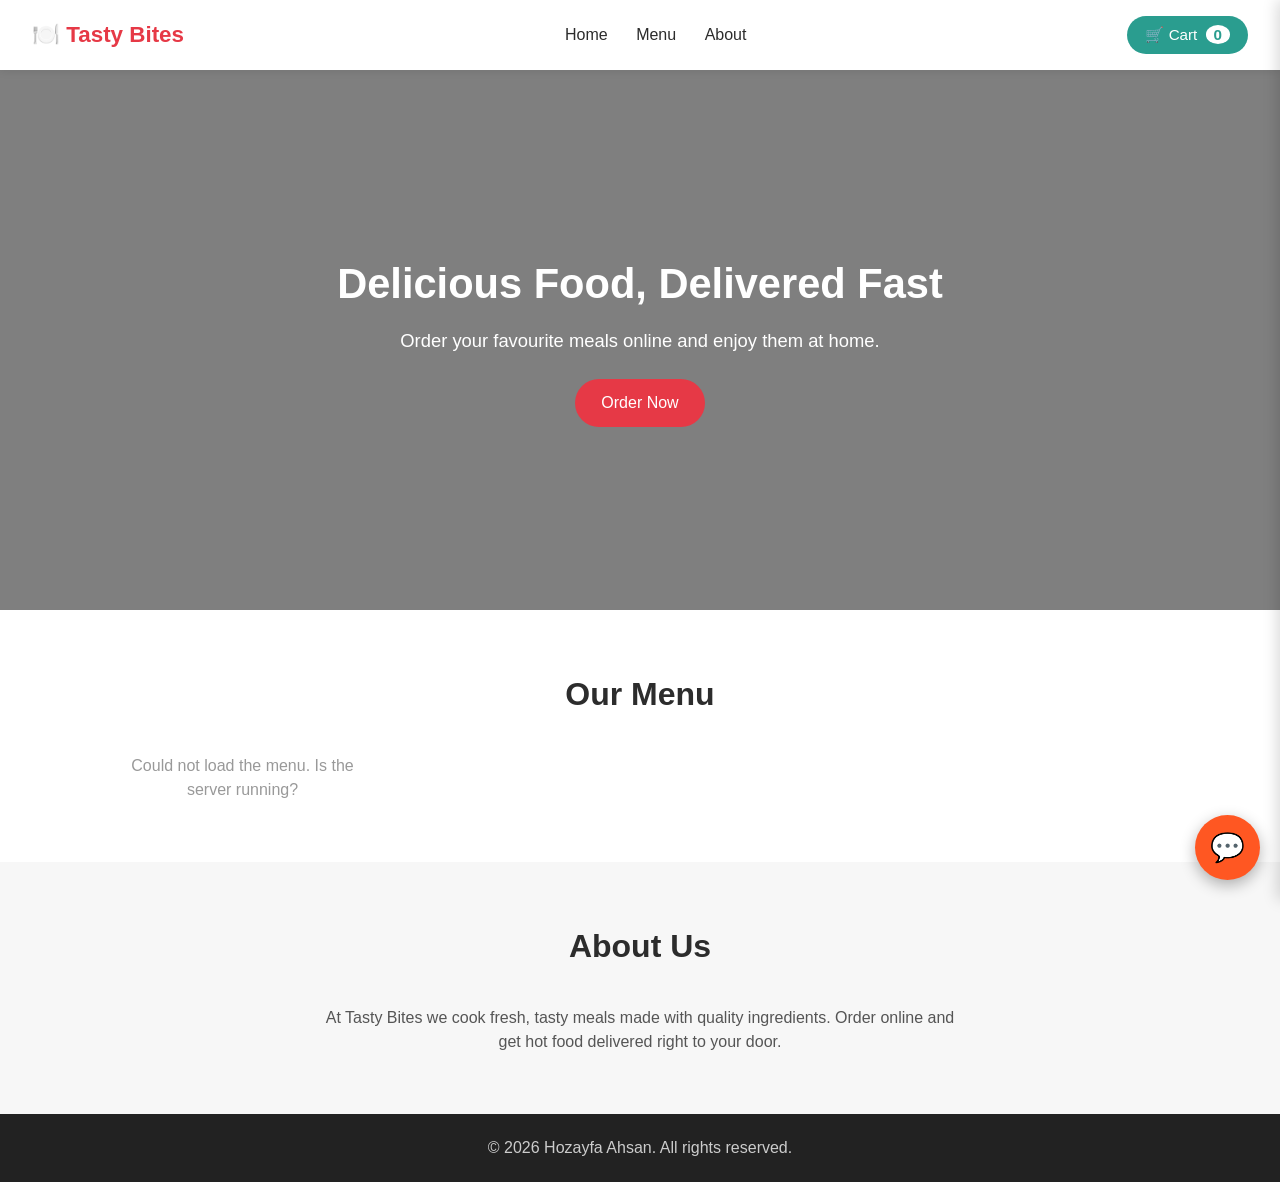
==== static/index.html @ 38382743 "Checkpoint before Google GenAI SDK migration" ====
<!DOCTYPE html>
<html lang="en">
<head>
  <meta charset="UTF-8" />
  <meta name="viewport" content="width=device-width, initial-scale=1.0" />
  <title>Tasty Bites | Order Online</title>
  <link rel="stylesheet" href="/static/style.css" />
</head>
<body>

  <!-- ===== Header / Navbar ===== -->
  <header class="navbar">
    <div class="logo">🍽️ Tasty Bites</div>
    <nav>
      <a href="#home">Home</a>
      <a href="#menu">Menu</a>
      <a href="#about">About</a>
    </nav>
    <button id="cart-btn" class="cart-btn">
      🛒 Cart <span id="cart-count">0</span>
    </button>
  </header>

  <!-- ===== Hero ===== -->
  <section id="home" class="hero">
    <div class="hero-content">
      <h1>Delicious Food, Delivered Fast</h1>
      <p>Order your favourite meals online and enjoy them at home.</p>
      <a href="#menu" class="btn">Order Now</a>
    </div>
  </section>

  <!-- ===== Menu ===== -->
  <section id="menu" class="menu-section">
    <h2>Our Menu</h2>
    <div id="menu-grid" class="menu-grid">
      <!-- Menu cards are injected here by app.js -->
      <p class="loading">Loading menu...</p>
    </div>
  </section>

  <!-- ===== About ===== -->
  <section id="about" class="about-section">
    <h2>About Us</h2>
    <p>
      At Tasty Bites we cook fresh, tasty meals made with quality ingredients.
      Order online and get hot food delivered right to your door.
    </p>
  </section>

  <!-- ===== Footer ===== -->
  <footer class="footer">
    <p>© 2026 Hozayfa Ahsan. All rights reserved.</p>
  </footer>

  <!-- ===== Cart Drawer ===== -->
  <div id="cart-overlay" class="cart-overlay"></div>
  <aside id="cart-drawer" class="cart-drawer">
    <div class="cart-header">
      <h3>Your Cart</h3>
      <button id="close-cart" class="close-btn">&times;</button>
    </div>

    <div id="cart-items" class="cart-items">
      <p class="empty-msg">Your cart is empty.</p>
    </div>

    <div class="cart-total">
      Total: $<span id="cart-total">0.00</span>
    </div>

    <!-- Checkout form -->
    <form id="checkout-form" class="checkout-form">
      <h4>Delivery Details</h4>
      <input type="text" id="cust-name" placeholder="Your name" required />
      <input type="tel" id="cust-phone" placeholder="Phone number" required />
      <textarea id="cust-address" placeholder="Delivery address" required></textarea>
      <button type="submit" class="btn btn-full">Place Order</button>
      <p id="order-msg" class="order-msg"></p>
    </form>
  </aside>


  <button id="chat-toggle">
    💬
  </button>

  <div id="chat-window">

    <div id="chat-header">

        🍔 Foodie AI Assistant

    </div>

    <div id="chat-messages">

        <div class="bot">

            Hello 👋

            How can I help you today?

        </div>

    </div>

    <div id="chat-input-area">

        <input
            id="chat-input"
            type="text"
            placeholder="Type your question..."
        >

        <button id="send-btn">

            Send

        </button>

    </div>

  </div>

  <link rel="stylesheet" href="/static/chatbot.css">

  <script src="/static/chatbot.js"></script>

  <script src="/static/app.js"></script>
</body>
</html>
---- static/style.css ----
/* ===== Base ===== */
* { margin: 0; padding: 0; box-sizing: border-box; }

body {
  font-family: "Segoe UI", Arial, sans-serif;
  color: #2c2c2c;
  line-height: 1.5;
}

h1, h2, h3, h4 { font-weight: 700; }

a { text-decoration: none; color: inherit; }

.btn {
  display: inline-block;
  background: #e63946;
  color: #fff;
  padding: 12px 26px;
  border: none;
  border-radius: 30px;
  cursor: pointer;
  font-size: 1rem;
  transition: background 0.2s;
}
.btn:hover { background: #c92c39; }
.btn-full { width: 100%; }

/* ===== Navbar ===== */
.navbar {
  display: flex;
  align-items: center;
  justify-content: space-between;
  padding: 16px 32px;
  background: #fff;
  box-shadow: 0 2px 8px rgba(0, 0, 0, 0.08);
  position: sticky;
  top: 0;
  z-index: 50;
}
.logo { font-size: 1.4rem; font-weight: 700; color: #e63946; }
.navbar nav a { margin: 0 12px; font-weight: 500; }
.navbar nav a:hover { color: #e63946; }

.cart-btn {
  background: #2a9d8f;
  color: #fff;
  border: none;
  padding: 10px 18px;
  border-radius: 30px;
  cursor: pointer;
  font-size: 0.95rem;
}
#cart-count {
  background: #fff;
  color: #2a9d8f;
  border-radius: 50%;
  padding: 1px 8px;
  font-weight: 700;
  margin-left: 4px;
}

/* ===== Hero ===== */
.hero {
  height: 60vh;
  min-height: 380px;
  display: flex;
  align-items: center;
  justify-content: center;
  text-align: center;
  color: #fff;
  background:
    linear-gradient(rgba(0, 0, 0, 0.5), rgba(0, 0, 0, 0.5)),
    url("https://images.unsplash.com/photo-1517248135467-4c7edcad34c4?w=1200")
      center/cover;
}
.hero-content h1 { font-size: 2.6rem; margin-bottom: 12px; }
.hero-content p { font-size: 1.15rem; margin-bottom: 24px; }

/* ===== Menu ===== */
.menu-section { padding: 60px 32px; max-width: 1100px; margin: 0 auto; }
.menu-section h2,
.about-section h2 {
  text-align: center;
  font-size: 2rem;
  margin-bottom: 36px;
}
.menu-grid {
  display: grid;
  grid-template-columns: repeat(auto-fill, minmax(240px, 1fr));
  gap: 24px;
}
.menu-card {
  border: 1px solid #eee;
  border-radius: 12px;
  overflow: hidden;
  background: #fff;
  box-shadow: 0 3px 10px rgba(0, 0, 0, 0.05);
  display: flex;
  flex-direction: column;
}
.menu-card img { width: 100%; height: 160px; object-fit: cover; }
.menu-card-body { padding: 16px; display: flex; flex-direction: column; flex: 1; }
.menu-card-body h3 { font-size: 1.15rem; }
.menu-card-body .desc { font-size: 0.9rem; color: #666; margin: 6px 0 12px; flex: 1; }
.menu-card-footer {
  display: flex;
  align-items: center;
  justify-content: space-between;
}
.price { font-weight: 700; color: #e63946; font-size: 1.1rem; }
.add-btn {
  background: #e63946;
  color: #fff;
  border: none;
  padding: 8px 14px;
  border-radius: 8px;
  cursor: pointer;
}
.add-btn:hover { background: #c92c39; }
.loading { text-align: center; color: #999; }

/* ===== About ===== */
.about-section {
  background: #f7f7f7;
  padding: 60px 32px;
  text-align: center;
}
.about-section p { max-width: 640px; margin: 0 auto; color: #555; }

/* ===== Footer ===== */
.footer {
  background: #222;
  color: #ccc;
  text-align: center;
  padding: 22px;
}

/* ===== Cart Drawer ===== */
.cart-overlay {
  position: fixed;
  inset: 0;
  background: rgba(0, 0, 0, 0.4);
  opacity: 0;
  visibility: hidden;
  transition: opacity 0.25s;
  z-index: 90;
}
.cart-overlay.open { opacity: 1; visibility: visible; }

.cart-drawer {
  position: fixed;
  top: 0;
  right: 0;
  width: 360px;
  max-width: 90vw;
  height: 100%;
  background: #fff;
  box-shadow: -3px 0 14px rgba(0, 0, 0, 0.15);
  transform: translateX(100%);
  transition: transform 0.3s ease;
  z-index: 100;
  display: flex;
  flex-direction: column;
  padding: 20px;
  overflow-y: auto;
}
.cart-drawer.open { transform: translateX(0); }

.cart-header {
  display: flex;
  align-items: center;
  justify-content: space-between;
  border-bottom: 1px solid #eee;
  padding-bottom: 12px;
}
.close-btn {
  background: none;
  border: none;
  font-size: 1.8rem;
  cursor: pointer;
  line-height: 1;
}

.cart-items { flex: 1; margin: 16px 0; }
.empty-msg { color: #999; text-align: center; margin-top: 30px; }

.cart-row {
  display: flex;
  align-items: center;
  justify-content: space-between;
  padding: 10px 0;
  border-bottom: 1px solid #f0f0f0;
  gap: 8px;
}
.cart-row .name { flex: 1; font-size: 0.95rem; }
.qty-controls button {
  width: 26px;
  height: 26px;
  border: 1px solid #ddd;
  background: #fafafa;
  border-radius: 6px;
  cursor: pointer;
  font-size: 1rem;
}
.qty-controls span { margin: 0 8px; }
.remove-btn {
  background: none;
  border: none;
  color: #e63946;
  cursor: pointer;
  font-size: 1.1rem;
}

.cart-total {
  font-size: 1.2rem;
  font-weight: 700;
  text-align: right;
  padding: 12px 0;
  border-top: 2px solid #eee;
}

.checkout-form { display: flex; flex-direction: column; gap: 10px; }
.checkout-form h4 { margin-top: 6px; }
.checkout-form input,
.checkout-form textarea {
  padding: 10px;
  border: 1px solid #ddd;
  border-radius: 8px;
  font-size: 0.95rem;
  font-family: inherit;
}
.checkout-form textarea { resize: vertical; min-height: 60px; }
.order-msg { text-align: center; font-size: 0.9rem; margin-top: 4px; }
.order-msg.success { color: #2a9d8f; }
.order-msg.error { color: #e63946; }

/* ===== Responsive ===== */
@media (max-width: 600px) {
  .navbar { flex-wrap: wrap; gap: 10px; padding: 14px 18px; }
  .navbar nav a { margin: 0 8px; }
  .hero-content h1 { font-size: 1.9rem; }
}
---- static/chatbot.css ----
/* Floating Button */

#chat-toggle{
    position:fixed;
    bottom:20px;
    right:20px;

    width:65px;
    height:65px;

    border:none;
    border-radius:50%;

    background:#ff5722;
    color:white;

    font-size:28px;

    cursor:pointer;

    box-shadow:0 5px 15px rgba(0,0,0,.3);

    z-index:9999;
}

/* Chat Window */

#chat-window{
    position: fixed;

    bottom: 95px;
    right: 20px;

    width: 360px;
    height: 520px;

    background: white;

    border-radius: 15px;

    overflow: hidden;

    box-shadow: 0 10px 30px rgba(0,0,0,.25);

    z-index: 9999;

    display: none;

    flex-direction: column;
}

/* Header */

#chat-header{

    background:#ff5722;

    color:white;

    padding:15px;

    font-weight:bold;
}

/* Messages */

#chat-messages{

    flex:1;

    overflow-y:auto;

    padding:15px;
}

/* Input Area */

#chat-input-area{

    display:flex;

    border-top:1px solid #ddd;
}

#chat-input{

    flex:1;

    padding:12px;

    border:none;

    outline:none;
}

#send-btn{

    width:80px;

    border:none;

    background:#ff5722;

    color:white;

    cursor:pointer;
}

/* Chat Bubbles */

.user{

    background:#ff5722;

    color:white;

    padding:10px;

    margin:8px 0;

    border-radius:10px;

    text-align:right;
}

.bot{

    background:#eeeeee;

    padding:10px;

    margin:8px 0;

    border-radius:10px;
}
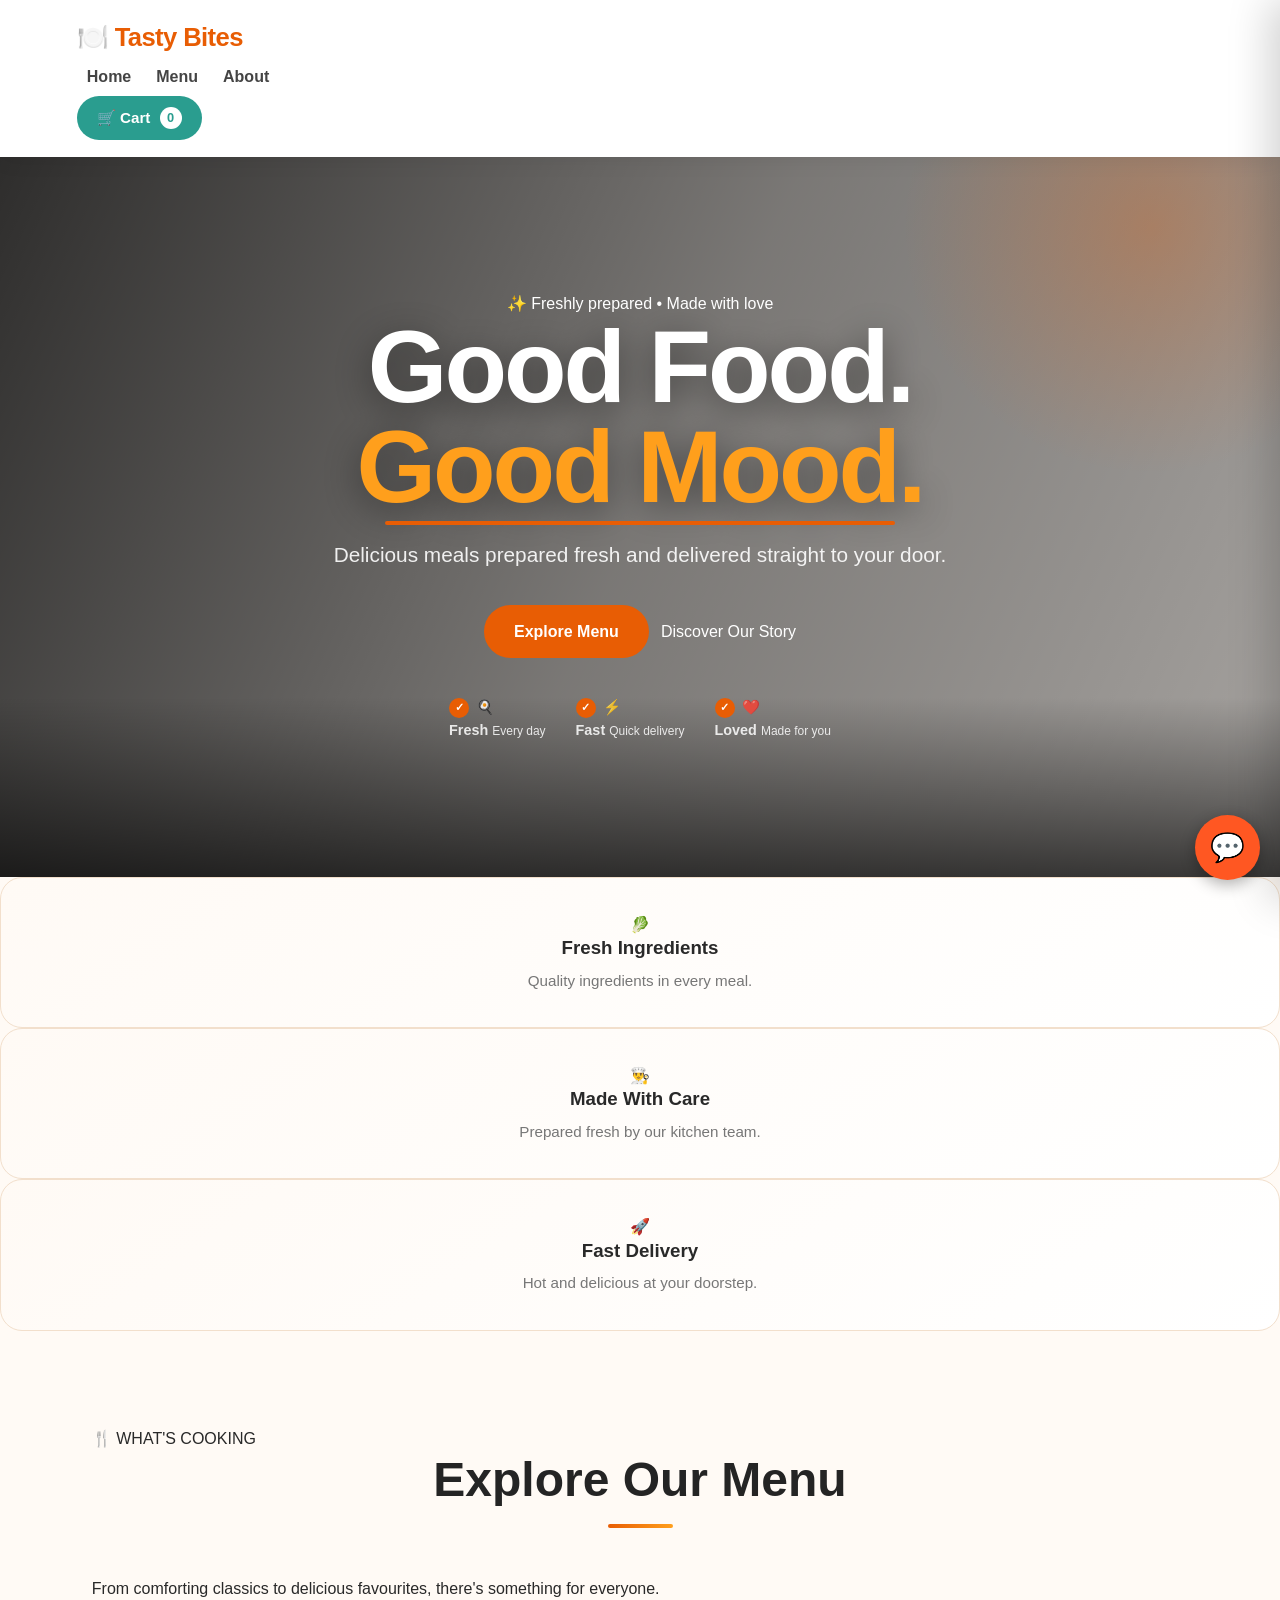
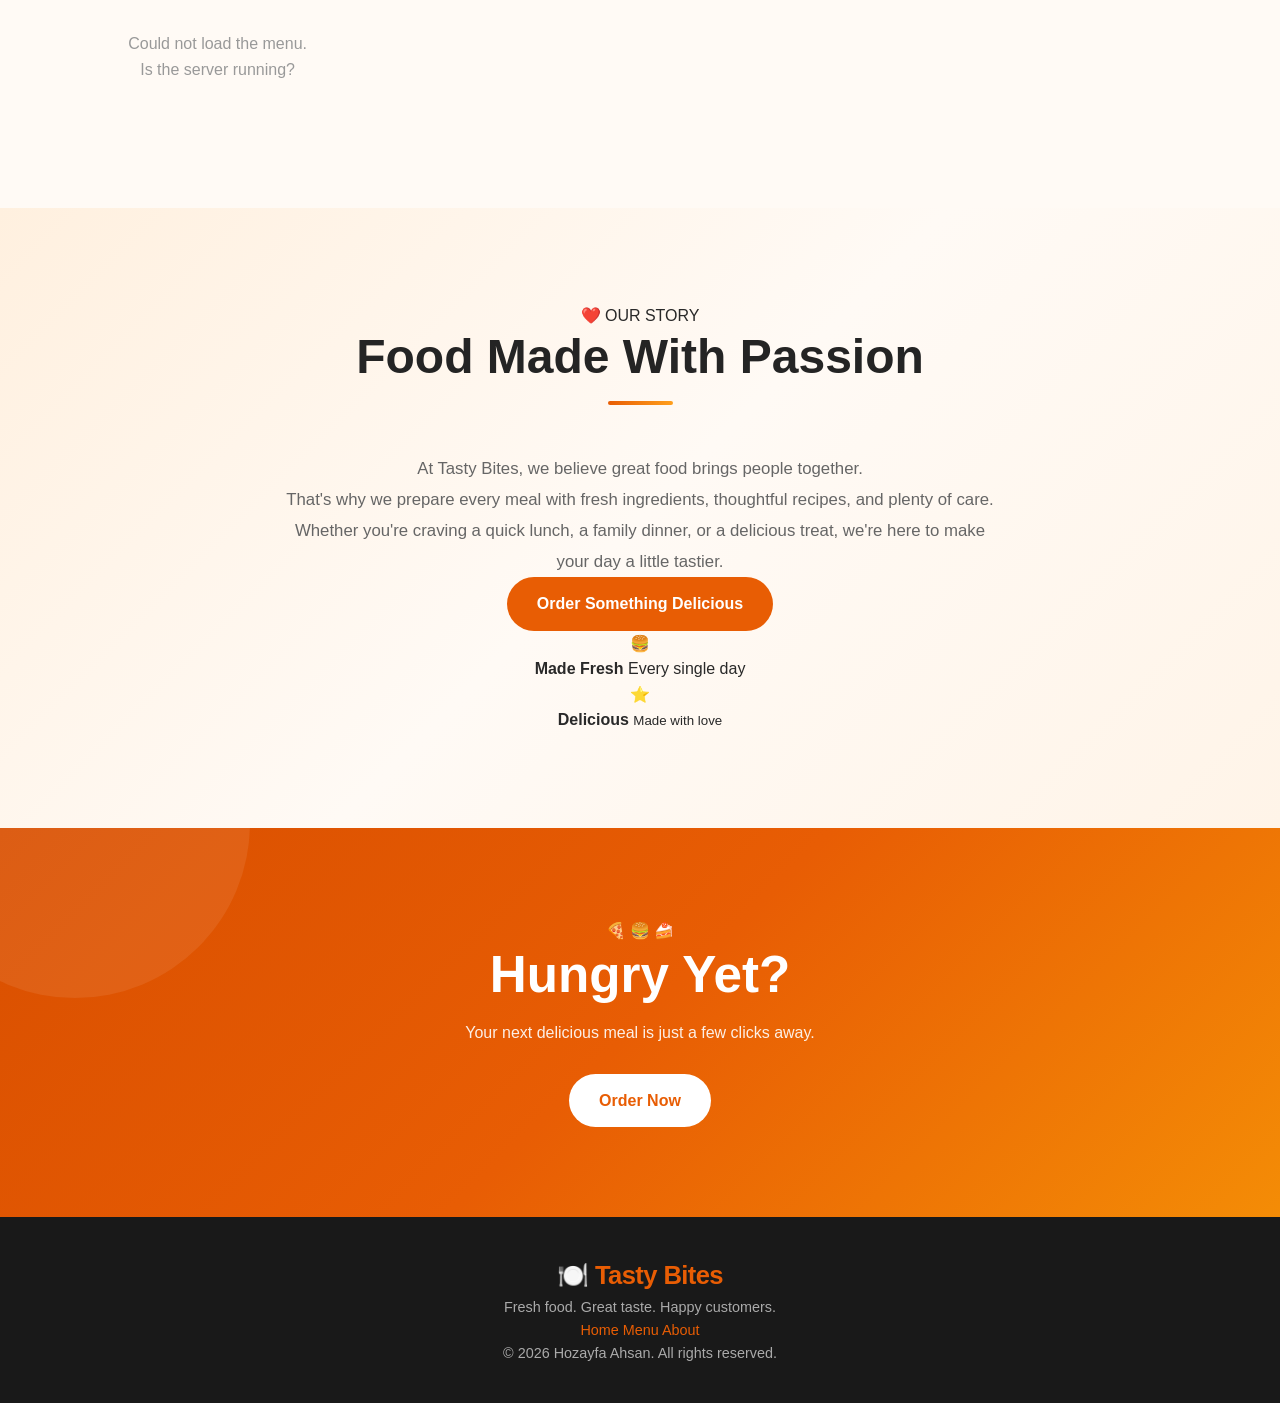
==== commit dba7f36e: "Improve responsive restaurant website design" ====
--- a/static/index.html
+++ b/static/index.html
@@ -1,132 +1,687 @@
 <!DOCTYPE html>
 <html lang="en">
+
 <head>
-  <meta charset="UTF-8" />
-  <meta name="viewport" content="width=device-width, initial-scale=1.0" />
-  <title>Tasty Bites | Order Online</title>
-  <link rel="stylesheet" href="/static/style.css" />
+
+    <meta charset="UTF-8">
+
+    <meta
+        name="viewport"
+        content="width=device-width, initial-scale=1.0"
+    >
+
+    <meta
+        name="description"
+        content="Tasty Bites - Fresh, delicious food delivered to your door."
+    >
+
+    <title>Tasty Bites | Fresh Food Delivered</title>
+
+    <link
+        rel="stylesheet"
+        href="/static/style.css"
+    >
+
 </head>
+
 <body>
 
-  <!-- ===== Header / Navbar ===== -->
-  <header class="navbar">
-    <div class="logo">🍽️ Tasty Bites</div>
-    <nav>
-      <a href="#home">Home</a>
-      <a href="#menu">Menu</a>
-      <a href="#about">About</a>
-    </nav>
-    <button id="cart-btn" class="cart-btn">
-      🛒 Cart <span id="cart-count">0</span>
+    <!-- =====================================================
+         NAVBAR
+    ====================================================== -->
+
+    <header class="navbar">
+
+        <div class="navbar-inner">
+
+            <a href="#home" class="logo">
+
+                <span class="logo-icon">🍽️</span>
+
+                <span>
+                    Tasty Bites
+                </span>
+
+            </a>
+
+            <nav class="nav-links">
+
+                <a href="#home">
+                    Home
+                </a>
+
+                <a href="#menu">
+                    Menu
+                </a>
+
+                <a href="#about">
+                    About
+                </a>
+
+            </nav>
+
+            <button
+                id="cart-btn"
+                class="cart-btn"
+                type="button"
+            >
+
+                🛒
+
+                <span>
+                    Cart
+                </span>
+
+                <span
+                    id="cart-count"
+                    class="cart-count"
+                >
+                    0
+                </span>
+
+            </button>
+
+        </div>
+
+    </header>
+
+
+    <!-- =====================================================
+         HERO
+    ====================================================== -->
+
+    <main>
+
+        <section
+            id="home"
+            class="hero"
+        >
+
+            <div class="hero-overlay"></div>
+
+            <div class="hero-content">
+
+                <span class="hero-tag">
+                    ✨ Freshly prepared • Made with love
+                </span>
+
+                <h1>
+                    Good Food.
+                    <span>Good Mood.</span>
+                </h1>
+
+                <p>
+                    Delicious meals prepared fresh and delivered
+                    straight to your door.
+                </p>
+
+                <div class="hero-buttons">
+
+                    <a
+                        href="#menu"
+                        class="btn hero-btn"
+                    >
+                        Explore Menu
+                    </a>
+
+                    <a
+                        href="#about"
+                        class="hero-secondary-btn"
+                    >
+                        Discover Our Story
+                    </a>
+
+                </div>
+
+                <div class="hero-highlights">
+
+                    <div class="hero-highlight">
+
+                        <span>🍳</span>
+
+                        <div>
+                            <strong>Fresh</strong>
+                            <small>Every day</small>
+                        </div>
+
+                    </div>
+
+                    <div class="hero-highlight">
+
+                        <span>⚡</span>
+
+                        <div>
+                            <strong>Fast</strong>
+                            <small>Quick delivery</small>
+                        </div>
+
+                    </div>
+
+                    <div class="hero-highlight">
+
+                        <span>❤️</span>
+
+                        <div>
+                            <strong>Loved</strong>
+                            <small>Made for you</small>
+                        </div>
+
+                    </div>
+
+                </div>
+
+            </div>
+
+        </section>
+
+
+        <!-- =================================================
+             FEATURES
+        ================================================== -->
+
+        <section class="features-section">
+
+            <div class="features-container">
+
+                <div class="feature-card">
+
+                    <div class="feature-icon">
+                        🥬
+                    </div>
+
+                    <div>
+
+                        <h3>
+                            Fresh Ingredients
+                        </h3>
+
+                        <p>
+                            Quality ingredients in every meal.
+                        </p>
+
+                    </div>
+
+                </div>
+
+
+                <div class="feature-card">
+
+                    <div class="feature-icon">
+                        👨‍🍳
+                    </div>
+
+                    <div>
+
+                        <h3>
+                            Made With Care
+                        </h3>
+
+                        <p>
+                            Prepared fresh by our kitchen team.
+                        </p>
+
+                    </div>
+
+                </div>
+
+
+                <div class="feature-card">
+
+                    <div class="feature-icon">
+                        🚀
+                    </div>
+
+                    <div>
+
+                        <h3>
+                            Fast Delivery
+                        </h3>
+
+                        <p>
+                            Hot and delicious at your doorstep.
+                        </p>
+
+                    </div>
+
+                </div>
+
+            </div>
+
+        </section>
+
+
+        <!-- =================================================
+             MENU
+        ================================================== -->
+
+        <section
+            id="menu"
+            class="menu-section"
+        >
+
+            <div class="section-heading">
+
+                <span class="section-label">
+                    🍴 WHAT'S COOKING
+                </span>
+
+                <h2>
+                    Explore Our Menu
+                </h2>
+
+                <p>
+                    From comforting classics to delicious
+                    favourites, there's something for everyone.
+                </p>
+
+            </div>
+
+
+            <div
+                id="menu-grid"
+                class="menu-grid"
+            >
+
+                <!--
+                    Menu cards are injected here by app.js
+                -->
+
+                <p class="loading">
+                    Loading our delicious menu...
+                </p>
+
+            </div>
+
+        </section>
+
+
+        <!-- =================================================
+             ABOUT
+        ================================================== -->
+
+        <section
+            id="about"
+            class="about-section"
+        >
+
+            <div class="about-content">
+
+                <div class="about-text">
+
+                    <span class="section-label">
+                        ❤️ OUR STORY
+                    </span>
+
+                    <h2>
+                        Food Made With
+                        <span>Passion</span>
+                    </h2>
+
+                    <p>
+                        At Tasty Bites, we believe great food
+                        brings people together.
+                    </p>
+
+                    <p>
+                        That's why we prepare every meal with
+                        fresh ingredients, thoughtful recipes,
+                        and plenty of care. Whether you're
+                        craving a quick lunch, a family dinner,
+                        or a delicious treat, we're here to
+                        make your day a little tastier.
+                    </p>
+
+                    <a
+                        href="#menu"
+                        class="btn"
+                    >
+                        Order Something Delicious
+                    </a>
+
+                </div>
+
+
+                <div class="about-visual">
+
+                    <div class="about-card about-card-main">
+
+                        <div class="about-emoji">
+                            🍔
+                        </div>
+
+                        <strong>
+                            Made Fresh
+                        </strong>
+
+                        <span>
+                            Every single day
+                        </span>
+
+                    </div>
+
+
+                    <div class="about-floating-card">
+
+                        <span>
+                            ⭐
+                        </span>
+
+                        <div>
+
+                            <strong>
+                                Delicious
+                            </strong>
+
+                            <small>
+                                Made with love
+                            </small>
+
+                        </div>
+
+                    </div>
+
+                </div>
+
+            </div>
+
+        </section>
+
+
+        <!-- =================================================
+             CTA
+        ================================================== -->
+
+        <section class="cta-section">
+
+            <div class="cta-content">
+
+                <span>
+                    🍕 🍔 🍰
+                </span>
+
+                <h2>
+                    Hungry Yet?
+                </h2>
+
+                <p>
+                    Your next delicious meal is just a few
+                    clicks away.
+                </p>
+
+                <a
+                    href="#menu"
+                    class="btn cta-btn"
+                >
+                    Order Now
+                </a>
+
+            </div>
+
+        </section>
+
+    </main>
+
+
+    <!-- =====================================================
+         FOOTER
+    ====================================================== -->
+
+    <footer class="footer">
+
+        <div class="footer-content">
+
+            <div class="footer-brand">
+
+                <div class="logo">
+
+                    <span class="logo-icon">
+                        🍽️
+                    </span>
+
+                    <span>
+                        Tasty Bites
+                    </span>
+
+                </div>
+
+                <p>
+                    Fresh food. Great taste.
+                    Happy customers.
+                </p>
+
+            </div>
+
+
+            <div class="footer-links">
+
+                <a href="#home">
+                    Home
+                </a>
+
+                <a href="#menu">
+                    Menu
+                </a>
+
+                <a href="#about">
+                    About
+                </a>
+
+            </div>
+
+        </div>
+
+
+        <div class="footer-bottom">
+
+            <p>
+                © 2026 Hozayfa Ahsan. All rights reserved.
+            </p>
+
+        </div>
+
+    </footer>
+
+
+    <!-- =====================================================
+         CART OVERLAY
+    ====================================================== -->
+
+    <div
+        id="cart-overlay"
+        class="cart-overlay"
+    ></div>
+
+
+    <!-- =====================================================
+         CART DRAWER
+    ====================================================== -->
+
+    <aside
+        id="cart-drawer"
+        class="cart-drawer"
+    >
+
+        <div class="cart-header">
+
+            <h3>
+                🛒 Your Cart
+            </h3>
+
+            <button
+                id="close-cart"
+                class="close-btn"
+                type="button"
+            >
+                &times;
+            </button>
+
+        </div>
+
+
+        <div
+            id="cart-items"
+            class="cart-items"
+        >
+
+            <p class="empty-msg">
+                Your cart is empty.
+            </p>
+
+        </div>
+
+
+        <div class="cart-total">
+
+            <span>
+                Total
+            </span>
+
+            <strong>
+                $<span id="cart-total">0.00</span>
+            </strong>
+
+        </div>
+
+
+        <!-- =================================================
+             CHECKOUT
+        ================================================== -->
+
+        <form
+            id="checkout-form"
+            class="checkout-form"
+        >
+
+            <h4>
+                Delivery Details
+            </h4>
+
+            <input
+                type="text"
+                id="cust-name"
+                placeholder="Your name"
+                required
+            >
+
+            <input
+                type="tel"
+                id="cust-phone"
+                placeholder="Phone number"
+                required
+            >
+
+            <textarea
+                id="cust-address"
+                placeholder="Delivery address"
+                required
+            ></textarea>
+
+            <button
+                type="submit"
+                class="btn btn-full"
+            >
+                Place Order
+            </button>
+
+            <p
+                id="order-msg"
+                class="order-msg"
+            ></p>
+
+        </form>
+
+    </aside>
+
+
+    <!-- =====================================================
+         CHATBOT
+    ====================================================== -->
+
+    <button
+        id="chat-toggle"
+        aria-label="Open AI assistant"
+    >
+        💬
     </button>
-  </header>
-
-  <!-- ===== Hero ===== -->
-  <section id="home" class="hero">
-    <div class="hero-content">
-      <h1>Delicious Food, Delivered Fast</h1>
-      <p>Order your favourite meals online and enjoy them at home.</p>
-      <a href="#menu" class="btn">Order Now</a>
+
+
+    <div
+        id="chat-window"
+    >
+
+        <div id="chat-header">
+
+            <div class="chat-header-title">
+
+                <span class="chat-avatar">
+                    🤖
+                </span>
+
+                <div>
+
+                    <strong>
+                        Foodie AI Assistant
+                    </strong>
+
+                    <small>
+                        ● Online
+                    </small>
+
+                </div>
+
+            </div>
+
+        </div>
+
+
+        <div id="chat-messages">
+
+            <div class="bot">
+
+                Hello 👋
+
+                <br>
+
+                How can I help you today?
+
+            </div>
+
+        </div>
+
+
+        <div id="chat-input-area">
+
+            <input
+                id="chat-input"
+                type="text"
+                placeholder="Ask about our menu..."
+            >
+
+            <button
+                id="send-btn"
+                type="button"
+            >
+                Send
+            </button>
+
+        </div>
+
     </div>
-  </section>
-
-  <!-- ===== Menu ===== -->
-  <section id="menu" class="menu-section">
-    <h2>Our Menu</h2>
-    <div id="menu-grid" class="menu-grid">
-      <!-- Menu cards are injected here by app.js -->
-      <p class="loading">Loading menu...</p>
-    </div>
-  </section>
-
-  <!-- ===== About ===== -->
-  <section id="about" class="about-section">
-    <h2>About Us</h2>
-    <p>
-      At Tasty Bites we cook fresh, tasty meals made with quality ingredients.
-      Order online and get hot food delivered right to your door.
-    </p>
-  </section>
-
-  <!-- ===== Footer ===== -->
-  <footer class="footer">
-    <p>© 2026 Hozayfa Ahsan. All rights reserved.</p>
-  </footer>
-
-  <!-- ===== Cart Drawer ===== -->
-  <div id="cart-overlay" class="cart-overlay"></div>
-  <aside id="cart-drawer" class="cart-drawer">
-    <div class="cart-header">
-      <h3>Your Cart</h3>
-      <button id="close-cart" class="close-btn">&times;</button>
-    </div>
-
-    <div id="cart-items" class="cart-items">
-      <p class="empty-msg">Your cart is empty.</p>
-    </div>
-
-    <div class="cart-total">
-      Total: $<span id="cart-total">0.00</span>
-    </div>
-
-    <!-- Checkout form -->
-    <form id="checkout-form" class="checkout-form">
-      <h4>Delivery Details</h4>
-      <input type="text" id="cust-name" placeholder="Your name" required />
-      <input type="tel" id="cust-phone" placeholder="Phone number" required />
-      <textarea id="cust-address" placeholder="Delivery address" required></textarea>
-      <button type="submit" class="btn btn-full">Place Order</button>
-      <p id="order-msg" class="order-msg"></p>
-    </form>
-  </aside>
-
-
-  <button id="chat-toggle">
-    💬
-  </button>
-
-  <div id="chat-window">
-
-    <div id="chat-header">
-
-        🍔 Foodie AI Assistant
-
-    </div>
-
-    <div id="chat-messages">
-
-        <div class="bot">
-
-            Hello 👋
-
-            How can I help you today?
-
-        </div>
-
-    </div>
-
-    <div id="chat-input-area">
-
-        <input
-            id="chat-input"
-            type="text"
-            placeholder="Type your question..."
-        >
-
-        <button id="send-btn">
-
-            Send
-
-        </button>
-
-    </div>
-
-  </div>
-
-  <link rel="stylesheet" href="/static/chatbot.css">
-
-  <script src="/static/chatbot.js"></script>
-
-  <script src="/static/app.js"></script>
+
+
+    <!-- =====================================================
+         JAVASCRIPT
+    ====================================================== -->
+
+    <link
+        rel="stylesheet"
+        href="/static/chatbot.css"
+    >
+
+    <script src="/static/chatbot.js"></script>
+
+    <script src="/static/app.js"></script>
+
 </body>
-</html>
+
+</html>
--- a/static/style.css
+++ b/static/style.css
@@ -1,242 +1,1744 @@
-/* ===== Base ===== */
-* { margin: 0; padding: 0; box-sizing: border-box; }
+/* =========================================================
+   TASTY BITES
+   Premium Modern Restaurant Design
+========================================================= */
+
+
+/* =========================================================
+   BASE
+========================================================= */
+
+* {
+    margin: 0;
+    padding: 0;
+    box-sizing: border-box;
+}
+
+html {
+    scroll-behavior: smooth;
+}
 
 body {
-  font-family: "Segoe UI", Arial, sans-serif;
-  color: #2c2c2c;
-  line-height: 1.5;
-}
-
-h1, h2, h3, h4 { font-weight: 700; }
-
-a { text-decoration: none; color: inherit; }
+    font-family: "Segoe UI", Arial, sans-serif;
+    color: #292929;
+    background: #fffaf5;
+    line-height: 1.6;
+    overflow-x: hidden;
+}
+
+h1,
+h2,
+h3,
+h4 {
+    font-weight: 700;
+    line-height: 1.2;
+}
+
+a {
+    text-decoration: none;
+    color: inherit;
+}
+
+button,
+input,
+textarea {
+    font-family: inherit;
+}
+
+
+/* =========================================================
+   BUTTONS
+========================================================= */
 
 .btn {
-  display: inline-block;
-  background: #e63946;
-  color: #fff;
-  padding: 12px 26px;
-  border: none;
-  border-radius: 30px;
-  cursor: pointer;
-  font-size: 1rem;
-  transition: background 0.2s;
-}
-.btn:hover { background: #c92c39; }
-.btn-full { width: 100%; }
-
-/* ===== Navbar ===== */
+    display: inline-block;
+
+    background: #e85d04;
+    color: #ffffff;
+
+    padding: 14px 30px;
+
+    border: none;
+    border-radius: 50px;
+
+    cursor: pointer;
+
+    font-size: 1rem;
+    font-weight: 700;
+
+    transition:
+        transform 0.3s ease,
+        background 0.3s ease,
+        box-shadow 0.3s ease;
+}
+
+.btn:hover {
+    background: #d94f00;
+
+    transform: translateY(-4px);
+
+    box-shadow:
+        0 12px 30px rgba(232, 93, 4, 0.30);
+}
+
+.btn-full {
+    width: 100%;
+}
+
+
+/* =========================================================
+   NAVBAR
+========================================================= */
+
 .navbar {
-  display: flex;
-  align-items: center;
-  justify-content: space-between;
-  padding: 16px 32px;
-  background: #fff;
-  box-shadow: 0 2px 8px rgba(0, 0, 0, 0.08);
-  position: sticky;
-  top: 0;
-  z-index: 50;
-}
-.logo { font-size: 1.4rem; font-weight: 700; color: #e63946; }
-.navbar nav a { margin: 0 12px; font-weight: 500; }
-.navbar nav a:hover { color: #e63946; }
+    display: flex;
+
+    align-items: center;
+    justify-content: space-between;
+
+    gap: 20px;
+
+    padding: 17px 6%;
+
+    background: rgba(255, 255, 255, 0.96);
+
+    backdrop-filter: blur(14px);
+
+    box-shadow:
+        0 3px 20px rgba(0, 0, 0, 0.07);
+
+    position: sticky;
+
+    top: 0;
+
+    z-index: 50;
+
+    transition:
+        background 0.3s ease,
+        box-shadow 0.3s ease;
+}
+
+
+/* Logo */
+
+.logo {
+    font-size: 1.6rem;
+
+    font-weight: 800;
+
+    color: #e85d04;
+
+    letter-spacing: -0.6px;
+
+    white-space: nowrap;
+
+    transition:
+        transform 0.3s ease;
+}
+
+.logo:hover {
+    transform: scale(1.05);
+}
+
+
+/* Navigation */
+
+.navbar nav {
+    display: flex;
+
+    align-items: center;
+    justify-content: center;
+
+    gap: 5px;
+}
+
+.navbar nav a {
+    margin: 0 8px;
+
+    padding: 6px 2px;
+
+    font-weight: 600;
+
+    color: #444;
+
+    position: relative;
+
+    transition:
+        color 0.25s ease;
+}
+
+.navbar nav a::after {
+    content: "";
+
+    position: absolute;
+
+    left: 0;
+    bottom: 0;
+
+    width: 0;
+    height: 2px;
+
+    background: #e85d04;
+
+    border-radius: 5px;
+
+    transition:
+        width 0.25s ease;
+}
+
+.navbar nav a:hover {
+    color: #e85d04;
+}
+
+.navbar nav a:hover::after {
+    width: 100%;
+}
+
+
+/* Cart button */
 
 .cart-btn {
-  background: #2a9d8f;
-  color: #fff;
-  border: none;
-  padding: 10px 18px;
-  border-radius: 30px;
-  cursor: pointer;
-  font-size: 0.95rem;
-}
+    background: #2a9d8f;
+
+    color: #ffffff;
+
+    border: none;
+
+    padding: 11px 20px;
+
+    border-radius: 50px;
+
+    cursor: pointer;
+
+    font-size: 0.95rem;
+
+    font-weight: 700;
+
+    white-space: nowrap;
+
+    transition:
+        transform 0.25s ease,
+        background 0.25s ease,
+        box-shadow 0.25s ease;
+}
+
+.cart-btn:hover {
+    background: #238b7e;
+
+    transform: translateY(-3px);
+
+    box-shadow:
+        0 9px 20px rgba(42, 157, 143, 0.25);
+}
+
 #cart-count {
-  background: #fff;
-  color: #2a9d8f;
-  border-radius: 50%;
-  padding: 1px 8px;
-  font-weight: 700;
-  margin-left: 4px;
-}
-
-/* ===== Hero ===== */
+    display: inline-flex;
+
+    align-items: center;
+    justify-content: center;
+
+    min-width: 22px;
+    height: 22px;
+
+    background: #ffffff;
+
+    color: #2a9d8f;
+
+    border-radius: 50%;
+
+    font-size: 0.8rem;
+
+    font-weight: 800;
+
+    margin-left: 5px;
+}
+
+
+/* =========================================================
+   HERO
+========================================================= */
+
 .hero {
-  height: 60vh;
-  min-height: 380px;
-  display: flex;
-  align-items: center;
-  justify-content: center;
-  text-align: center;
-  color: #fff;
-  background:
-    linear-gradient(rgba(0, 0, 0, 0.5), rgba(0, 0, 0, 0.5)),
-    url("https://images.unsplash.com/photo-1517248135467-4c7edcad34c4?w=1200")
-      center/cover;
-}
-.hero-content h1 { font-size: 2.6rem; margin-bottom: 12px; }
-.hero-content p { font-size: 1.15rem; margin-bottom: 24px; }
-
-/* ===== Menu ===== */
-.menu-section { padding: 60px 32px; max-width: 1100px; margin: 0 auto; }
+    min-height: 720px;
+
+    display: flex;
+
+    align-items: center;
+
+    justify-content: center;
+
+    text-align: center;
+
+    color: #ffffff;
+
+    position: relative;
+
+    overflow: hidden;
+
+    background:
+        linear-gradient(
+            115deg,
+            rgba(0, 0, 0, 0.82),
+            rgba(0, 0, 0, 0.52),
+            rgba(0, 0, 0, 0.35)
+        ),
+        url("https://images.unsplash.com/photo-1517248135467-4c7edcad34c4?w=1800")
+        center / cover no-repeat;
+}
+
+
+/* Hero bottom fade */
+
+.hero::before {
+    content: "";
+
+    position: absolute;
+
+    left: 0;
+    right: 0;
+    bottom: 0;
+
+    height: 180px;
+
+    background:
+        linear-gradient(
+            transparent,
+            rgba(0, 0, 0, 0.65)
+        );
+
+    pointer-events: none;
+}
+
+
+/* Orange glow */
+
+.hero::after {
+    content: "";
+
+    position: absolute;
+
+    width: 500px;
+    height: 500px;
+
+    border-radius: 50%;
+
+    background:
+        radial-gradient(
+            circle,
+            rgba(232, 93, 4, 0.28),
+            transparent 70%
+        );
+
+    top: -180px;
+
+    right: -120px;
+
+    pointer-events: none;
+
+    animation:
+        glowFloat 7s ease-in-out infinite;
+}
+
+
+/* Hero content */
+
+.hero-content {
+    position: relative;
+
+    z-index: 2;
+
+    max-width: 900px;
+
+    padding: 50px 25px;
+
+    animation:
+        heroContentAppear 1.1s
+        cubic-bezier(0.22, 1, 0.36, 1)
+        forwards;
+}
+
+
+/* Small hero label */
+
+.hero-content .eyebrow {
+    display: inline-block;
+
+    margin-bottom: 18px;
+
+    padding: 8px 17px;
+
+    border:
+        1px solid rgba(255, 255, 255, 0.35);
+
+    border-radius: 50px;
+
+    background:
+        rgba(255, 255, 255, 0.10);
+
+    backdrop-filter: blur(8px);
+
+    color: #ffd7b5;
+
+    font-size: 0.85rem;
+
+    font-weight: 700;
+
+    letter-spacing: 1.5px;
+
+    text-transform: uppercase;
+}
+
+
+/* Hero heading */
+
+.hero-content h1 {
+    font-size:
+        clamp(3.2rem, 8vw, 6.5rem);
+
+    margin-bottom: 20px;
+
+    letter-spacing: -3px;
+
+    line-height: 0.98;
+
+    text-shadow:
+        0 8px 35px rgba(0, 0, 0, 0.45);
+}
+
+
+/* Heading highlight */
+
+.hero-content h1 span {
+    color: #ff9f1c;
+
+    display: inline-block;
+
+    position: relative;
+}
+
+
+/* Heading underline */
+
+.hero-content h1 span::after {
+    content: "";
+
+    position: absolute;
+
+    left: 5%;
+    right: 5%;
+
+    bottom: -8px;
+
+    height: 4px;
+
+    border-radius: 20px;
+
+    background: #e85d04;
+
+    transform: scaleX(0);
+
+    transform-origin: center;
+
+    animation:
+        underlineAppear 1s 0.8s ease forwards;
+}
+
+
+/* Hero paragraph */
+
+.hero-content p {
+    max-width: 680px;
+
+    margin: 0 auto 32px;
+
+    color:
+        rgba(255, 255, 255, 0.90);
+
+    font-size:
+        clamp(1.05rem, 2vw, 1.3rem);
+
+    line-height: 1.7;
+}
+
+
+/* Hero buttons */
+
+.hero-buttons {
+    display: flex;
+
+    align-items: center;
+
+    justify-content: center;
+
+    flex-wrap: wrap;
+
+    gap: 12px;
+}
+
+.hero-buttons .btn {
+    min-width: 155px;
+}
+
+
+/* Secondary button */
+
+.hero-buttons .btn-secondary {
+    background:
+        rgba(255, 255, 255, 0.12);
+
+    border:
+        1px solid rgba(255, 255, 255, 0.35);
+
+    backdrop-filter: blur(8px);
+}
+
+.hero-buttons .btn-secondary:hover {
+    background:
+        rgba(255, 255, 255, 0.20);
+}
+
+
+/* Hero highlights */
+
+.hero-highlights {
+    display: flex;
+
+    align-items: center;
+
+    justify-content: center;
+
+    flex-wrap: wrap;
+
+    gap: 12px 30px;
+
+    margin-top: 38px;
+
+    color:
+        rgba(255, 255, 255, 0.85);
+
+    font-size: 0.9rem;
+}
+
+.hero-highlights span {
+    display: flex;
+
+    align-items: center;
+
+    gap: 7px;
+}
+
+.hero-highlights span::before {
+    content: "✓";
+
+    display: inline-flex;
+
+    align-items: center;
+    justify-content: center;
+
+    width: 20px;
+    height: 20px;
+
+    border-radius: 50%;
+
+    background: #e85d04;
+
+    color: #ffffff;
+
+    font-size: 0.7rem;
+
+    font-weight: 800;
+}
+
+
+/* Hero animations */
+
+@keyframes heroContentAppear {
+
+    from {
+        opacity: 0;
+
+        transform:
+            translateY(45px)
+            scale(0.97);
+    }
+
+    to {
+        opacity: 1;
+
+        transform:
+            translateY(0)
+            scale(1);
+    }
+}
+
+@keyframes underlineAppear {
+
+    from {
+        transform: scaleX(0);
+    }
+
+    to {
+        transform: scaleX(1);
+    }
+}
+
+@keyframes glowFloat {
+
+    0%,
+    100% {
+        transform:
+            translate(0, 0)
+            scale(1);
+    }
+
+    50% {
+        transform:
+            translate(-35px, 25px)
+            scale(1.08);
+    }
+}
+
+
+/* =========================================================
+   FEATURES
+========================================================= */
+
+.features {
+    padding: 85px 6%;
+
+    background: #ffffff;
+}
+
+.features-grid {
+    max-width: 1150px;
+
+    margin: auto;
+
+    display: grid;
+
+    grid-template-columns:
+        repeat(3, 1fr);
+
+    gap: 25px;
+}
+
+.feature-card {
+    padding: 34px 26px;
+
+    text-align: center;
+
+    background:
+        linear-gradient(
+            145deg,
+            #fffaf5,
+            #ffffff
+        );
+
+    border:
+        1px solid #f2dfcc;
+
+    border-radius: 22px;
+
+    transition:
+        transform 0.35s ease,
+        box-shadow 0.35s ease,
+        border-color 0.35s ease;
+}
+
+.feature-card:hover {
+    transform:
+        translateY(-9px);
+
+    border-color:
+        #f0c29e;
+
+    box-shadow:
+        0 18px 40px rgba(0, 0, 0, 0.09);
+}
+
+.feature-card h3 {
+    margin-bottom: 9px;
+
+    color: #292929;
+}
+
+.feature-card p {
+    color: #777;
+
+    font-size: 0.95rem;
+}
+
+
+/* =========================================================
+   SECTION HEADINGS
+========================================================= */
+
+.menu-section,
+.about-section {
+    position: relative;
+}
+
 .menu-section h2,
 .about-section h2 {
-  text-align: center;
-  font-size: 2rem;
-  margin-bottom: 36px;
-}
+    text-align: center;
+
+    font-size:
+        clamp(2rem, 4vw, 3rem);
+
+    margin-bottom: 48px;
+
+    color: #242424;
+}
+
+.menu-section h2::after,
+.about-section h2::after {
+    content: "";
+
+    display: block;
+
+    width: 65px;
+    height: 4px;
+
+    background:
+        linear-gradient(
+            90deg,
+            #e85d04,
+            #ff9f1c
+        );
+
+    border-radius: 20px;
+
+    margin: 15px auto 0;
+}
+
+
+/* =========================================================
+   MENU
+========================================================= */
+
+.menu-section {
+    padding: 95px 6%;
+
+    max-width: 1250px;
+
+    margin: 0 auto;
+}
+
 .menu-grid {
-  display: grid;
-  grid-template-columns: repeat(auto-fill, minmax(240px, 1fr));
-  gap: 24px;
-}
+    display: grid;
+
+    grid-template-columns:
+        repeat(auto-fill, minmax(250px, 1fr));
+
+    gap: 30px;
+}
+
+
+/* Menu card */
+
 .menu-card {
-  border: 1px solid #eee;
-  border-radius: 12px;
-  overflow: hidden;
-  background: #fff;
-  box-shadow: 0 3px 10px rgba(0, 0, 0, 0.05);
-  display: flex;
-  flex-direction: column;
-}
-.menu-card img { width: 100%; height: 160px; object-fit: cover; }
-.menu-card-body { padding: 16px; display: flex; flex-direction: column; flex: 1; }
-.menu-card-body h3 { font-size: 1.15rem; }
-.menu-card-body .desc { font-size: 0.9rem; color: #666; margin: 6px 0 12px; flex: 1; }
+    border: none;
+
+    border-radius: 22px;
+
+    overflow: hidden;
+
+    background: #ffffff;
+
+    position: relative;
+
+    box-shadow:
+        0 5px 20px rgba(0, 0, 0, 0.07);
+
+    display: flex;
+
+    flex-direction: column;
+
+    transition:
+        transform 0.35s ease,
+        box-shadow 0.35s ease;
+
+    animation:
+        cardAppear 0.7s ease both;
+}
+
+.menu-card:hover {
+    transform:
+        translateY(-10px);
+
+    box-shadow:
+        0 20px 45px rgba(0, 0, 0, 0.14);
+}
+
+
+/* Food image */
+
+.menu-card img {
+    width: 100%;
+
+    height: 230px;
+
+    object-fit: cover;
+
+    display: block;
+
+    transition:
+        transform 0.7s
+        cubic-bezier(0.22, 1, 0.36, 1),
+        filter 0.4s ease;
+
+    filter: brightness(0.96);
+}
+
+.menu-card:hover img {
+    transform:
+        scale(1.08);
+
+    filter:
+        brightness(1.05);
+}
+
+
+/* Menu body */
+
+.menu-card-body {
+    padding: 22px;
+
+    display: flex;
+
+    flex-direction: column;
+
+    flex: 1;
+}
+
+.menu-card-body h3 {
+    font-size: 1.25rem;
+
+    color: #222;
+
+    margin-bottom: 5px;
+}
+
+.menu-card-body .desc {
+    font-size: 0.92rem;
+
+    color: #777;
+
+    margin: 7px 0 18px;
+
+    flex: 1;
+}
+
+
+/* Menu footer */
+
 .menu-card-footer {
-  display: flex;
-  align-items: center;
-  justify-content: space-between;
-}
-.price { font-weight: 700; color: #e63946; font-size: 1.1rem; }
+    display: flex;
+
+    align-items: center;
+
+    justify-content: space-between;
+
+    gap: 10px;
+}
+
+.price {
+    font-weight: 800;
+
+    color: #e85d04;
+
+    font-size: 1.2rem;
+}
+
 .add-btn {
-  background: #e63946;
-  color: #fff;
-  border: none;
-  padding: 8px 14px;
-  border-radius: 8px;
-  cursor: pointer;
-}
-.add-btn:hover { background: #c92c39; }
-.loading { text-align: center; color: #999; }
-
-/* ===== About ===== */
+    background: #e85d04;
+
+    color: #ffffff;
+
+    border: none;
+
+    padding: 9px 17px;
+
+    border-radius: 50px;
+
+    cursor: pointer;
+
+    font-weight: 700;
+
+    transition:
+        transform 0.25s ease,
+        background 0.25s ease,
+        box-shadow 0.25s ease;
+}
+
+.add-btn:hover {
+    background: #d94f00;
+
+    transform:
+        translateY(-2px);
+
+    box-shadow:
+        0 8px 18px rgba(232, 93, 4, 0.25);
+}
+
+.loading {
+    text-align: center;
+
+    color: #999;
+
+    padding: 30px;
+}
+
+
+/* Menu animation */
+
+@keyframes cardAppear {
+
+    from {
+        opacity: 0;
+
+        transform:
+            translateY(25px);
+    }
+
+    to {
+        opacity: 1;
+
+        transform:
+            translateY(0);
+    }
+}
+
+
+/* =========================================================
+   ABOUT
+========================================================= */
+
 .about-section {
-  background: #f7f7f7;
-  padding: 60px 32px;
-  text-align: center;
-}
-.about-section p { max-width: 640px; margin: 0 auto; color: #555; }
-
-/* ===== Footer ===== */
+    padding: 95px 6%;
+
+    background:
+        linear-gradient(
+            135deg,
+            #fff0df,
+            #fffaf5,
+            #fff4e8
+        );
+
+    text-align: center;
+}
+
+.about-section p {
+    max-width: 720px;
+
+    margin: 0 auto;
+
+    color: #666;
+
+    font-size: 1.05rem;
+
+    line-height: 1.85;
+}
+
+
+/* =========================================================
+   CTA
+========================================================= */
+
+.cta-section {
+    padding: 90px 6%;
+
+    text-align: center;
+
+    background:
+        linear-gradient(
+            135deg,
+            #d94f00,
+            #e85d04,
+            #f48c06
+        );
+
+    color: #ffffff;
+
+    position: relative;
+
+    overflow: hidden;
+}
+
+.cta-section::before {
+    content: "";
+
+    position: absolute;
+
+    width: 350px;
+    height: 350px;
+
+    border-radius: 50%;
+
+    background:
+        rgba(255, 255, 255, 0.08);
+
+    top: -180px;
+
+    left: -100px;
+}
+
+.cta-section h2 {
+    position: relative;
+
+    font-size:
+        clamp(2rem, 4vw, 3.2rem);
+
+    margin-bottom: 15px;
+}
+
+.cta-section p {
+    position: relative;
+
+    max-width: 620px;
+
+    margin: 0 auto 28px;
+
+    color:
+        rgba(255, 255, 255, 0.9);
+}
+
+.cta-section .btn {
+    position: relative;
+
+    background: #ffffff;
+
+    color: #e85d04;
+}
+
+.cta-section .btn:hover {
+    background: #fff3e6;
+
+    color: #d94f00;
+}
+
+
+/* =========================================================
+   FOOTER
+========================================================= */
+
 .footer {
-  background: #222;
-  color: #ccc;
-  text-align: center;
-  padding: 22px;
-}
-
-/* ===== Cart Drawer ===== */
+    background: #191919;
+
+    color: #aaa;
+
+    text-align: center;
+
+    padding: 38px 20px;
+
+    font-size: 0.9rem;
+}
+
+.footer a {
+    color: #e85d04;
+
+    transition:
+        color 0.2s ease;
+}
+
+.footer a:hover {
+    color: #ffb703;
+}
+
+
+/* =========================================================
+   CART OVERLAY
+========================================================= */
+
 .cart-overlay {
-  position: fixed;
-  inset: 0;
-  background: rgba(0, 0, 0, 0.4);
-  opacity: 0;
-  visibility: hidden;
-  transition: opacity 0.25s;
-  z-index: 90;
-}
-.cart-overlay.open { opacity: 1; visibility: visible; }
+    position: fixed;
+
+    inset: 0;
+
+    background:
+        rgba(0, 0, 0, 0.58);
+
+    backdrop-filter: blur(4px);
+
+    opacity: 0;
+
+    visibility: hidden;
+
+    transition:
+        opacity 0.3s ease,
+        visibility 0.3s ease;
+
+    z-index: 90;
+}
+
+.cart-overlay.open {
+    opacity: 1;
+
+    visibility: visible;
+}
+
+
+/* =========================================================
+   CART DRAWER
+========================================================= */
 
 .cart-drawer {
-  position: fixed;
-  top: 0;
-  right: 0;
-  width: 360px;
-  max-width: 90vw;
-  height: 100%;
-  background: #fff;
-  box-shadow: -3px 0 14px rgba(0, 0, 0, 0.15);
-  transform: translateX(100%);
-  transition: transform 0.3s ease;
-  z-index: 100;
-  display: flex;
-  flex-direction: column;
-  padding: 20px;
-  overflow-y: auto;
-}
-.cart-drawer.open { transform: translateX(0); }
+    position: fixed;
+
+    top: 0;
+    right: 0;
+
+    width: 420px;
+
+    max-width: 94vw;
+
+    height: 100%;
+
+    background: #ffffff;
+
+    box-shadow:
+        -10px 0 40px rgba(0, 0, 0, 0.18);
+
+    transform:
+        translateX(100%);
+
+    transition:
+        transform 0.4s
+        cubic-bezier(0.22, 1, 0.36, 1);
+
+    z-index: 100;
+
+    display: flex;
+
+    flex-direction: column;
+
+    padding: 25px;
+
+    overflow-y: auto;
+}
+
+.cart-drawer.open {
+    transform:
+        translateX(0);
+}
+
+
+/* Cart header */
 
 .cart-header {
-  display: flex;
-  align-items: center;
-  justify-content: space-between;
-  border-bottom: 1px solid #eee;
-  padding-bottom: 12px;
-}
+    display: flex;
+
+    align-items: center;
+
+    justify-content: space-between;
+
+    border-bottom:
+        1px solid #eee;
+
+    padding-bottom: 16px;
+}
+
+.cart-header h3 {
+    font-size: 1.4rem;
+}
+
+
+/* Close button */
+
 .close-btn {
-  background: none;
-  border: none;
-  font-size: 1.8rem;
-  cursor: pointer;
-  line-height: 1;
-}
-
-.cart-items { flex: 1; margin: 16px 0; }
-.empty-msg { color: #999; text-align: center; margin-top: 30px; }
+    background: #f5f5f5;
+
+    border: none;
+
+    width: 38px;
+    height: 38px;
+
+    border-radius: 50%;
+
+    font-size: 1.5rem;
+
+    cursor: pointer;
+
+    line-height: 1;
+
+    transition:
+        background 0.2s ease,
+        transform 0.2s ease;
+}
+
+.close-btn:hover {
+    background: #ffe7d1;
+
+    color: #e85d04;
+
+    transform:
+        rotate(90deg);
+}
+
+
+/* Cart items */
+
+.cart-items {
+    flex: 1;
+
+    margin: 20px 0;
+}
+
+.empty-msg {
+    color: #999;
+
+    text-align: center;
+
+    margin-top: 50px;
+}
+
+
+/* Cart row */
 
 .cart-row {
-  display: flex;
-  align-items: center;
-  justify-content: space-between;
-  padding: 10px 0;
-  border-bottom: 1px solid #f0f0f0;
-  gap: 8px;
-}
-.cart-row .name { flex: 1; font-size: 0.95rem; }
+    display: flex;
+
+    align-items: center;
+
+    justify-content: space-between;
+
+    padding: 14px 0;
+
+    border-bottom:
+        1px solid #f0f0f0;
+
+    gap: 10px;
+}
+
+.cart-row .name {
+    flex: 1;
+
+    font-size: 0.95rem;
+
+    font-weight: 600;
+}
+
+
+/* Quantity */
+
+.qty-controls {
+    display: flex;
+
+    align-items: center;
+}
+
 .qty-controls button {
-  width: 26px;
-  height: 26px;
-  border: 1px solid #ddd;
-  background: #fafafa;
-  border-radius: 6px;
-  cursor: pointer;
-  font-size: 1rem;
-}
-.qty-controls span { margin: 0 8px; }
+    width: 28px;
+    height: 28px;
+
+    border:
+        1px solid #ddd;
+
+    background: #fafafa;
+
+    border-radius: 7px;
+
+    cursor: pointer;
+
+    font-size: 1rem;
+
+    transition:
+        background 0.2s ease,
+        border-color 0.2s ease;
+}
+
+.qty-controls button:hover {
+    background: #fff0e2;
+
+    border-color: #e85d04;
+}
+
+.qty-controls span {
+    margin: 0 8px;
+
+    font-weight: 600;
+}
+
+
+/* Remove */
+
 .remove-btn {
-  background: none;
-  border: none;
-  color: #e63946;
-  cursor: pointer;
-  font-size: 1.1rem;
-}
+    background: none;
+
+    border: none;
+
+    color: #e63946;
+
+    cursor: pointer;
+
+    font-size: 1.1rem;
+
+    transition:
+        transform 0.2s ease,
+        color 0.2s ease;
+}
+
+.remove-btn:hover {
+    color: #b91c2b;
+
+    transform:
+        scale(1.15);
+}
+
+
+/* Total */
 
 .cart-total {
-  font-size: 1.2rem;
-  font-weight: 700;
-  text-align: right;
-  padding: 12px 0;
-  border-top: 2px solid #eee;
-}
-
-.checkout-form { display: flex; flex-direction: column; gap: 10px; }
-.checkout-form h4 { margin-top: 6px; }
+    font-size: 1.25rem;
+
+    font-weight: 800;
+
+    text-align: right;
+
+    padding: 17px 0;
+
+    border-top:
+        2px solid #eee;
+
+    color: #222;
+}
+
+
+/* =========================================================
+   CHECKOUT
+========================================================= */
+
+.checkout-form {
+    display: flex;
+
+    flex-direction: column;
+
+    gap: 11px;
+}
+
+.checkout-form h4 {
+    margin-top: 8px;
+
+    margin-bottom: 2px;
+
+    font-size: 1.1rem;
+}
+
 .checkout-form input,
 .checkout-form textarea {
-  padding: 10px;
-  border: 1px solid #ddd;
-  border-radius: 8px;
-  font-size: 0.95rem;
-  font-family: inherit;
-}
-.checkout-form textarea { resize: vertical; min-height: 60px; }
-.order-msg { text-align: center; font-size: 0.9rem; margin-top: 4px; }
-.order-msg.success { color: #2a9d8f; }
-.order-msg.error { color: #e63946; }
-
-/* ===== Responsive ===== */
+    padding: 12px 14px;
+
+    border:
+        1px solid #ddd;
+
+    border-radius: 10px;
+
+    font-size: 0.95rem;
+
+    background: #ffffff;
+
+    outline: none;
+
+    transition:
+        border-color 0.2s ease,
+        box-shadow 0.2s ease;
+}
+
+.checkout-form input:focus,
+.checkout-form textarea:focus {
+    border-color: #e85d04;
+
+    box-shadow:
+        0 0 0 3px
+        rgba(232, 93, 4, 0.1);
+}
+
+.checkout-form textarea {
+    resize: vertical;
+
+    min-height: 80px;
+}
+
+.order-msg {
+    text-align: center;
+
+    font-size: 0.9rem;
+
+    margin-top: 5px;
+}
+
+.order-msg.success {
+    color: #2a9d8f;
+}
+
+.order-msg.error {
+    color: #e63946;
+}
+
+
+/* =========================================================
+   CHATBOT
+========================================================= */
+
+#chat-toggle {
+    transition:
+        transform 0.3s ease,
+        box-shadow 0.3s ease;
+}
+
+#chat-toggle:hover {
+    transform:
+        translateY(-4px)
+        scale(1.05);
+
+    box-shadow:
+        0 10px 25px rgba(0, 0, 0, 0.20);
+}
+
+
+/* =========================================================
+   SCROLLBAR
+========================================================= */
+
+::-webkit-scrollbar {
+    width: 9px;
+}
+
+::-webkit-scrollbar-track {
+    background: #fff7ef;
+}
+
+::-webkit-scrollbar-thumb {
+    background: #e8b58b;
+
+    border-radius: 20px;
+}
+
+::-webkit-scrollbar-thumb:hover {
+    background: #e85d04;
+}
+
+
+/* =========================================================
+   TABLET
+========================================================= */
+
+@media (max-width: 900px) {
+
+    .navbar {
+        padding:
+            15px 4%;
+    }
+
+    .features-grid {
+        grid-template-columns:
+            1fr;
+    }
+
+    .hero {
+        min-height:
+            620px;
+    }
+
+    .menu-section {
+        padding:
+            75px 4%;
+    }
+
+    .about-section {
+        padding:
+            75px 5%;
+    }
+}
+
+
+/* =========================================================
+   MOBILE NAVBAR
+========================================================= */
+
 @media (max-width: 600px) {
-  .navbar { flex-wrap: wrap; gap: 10px; padding: 14px 18px; }
-  .navbar nav a { margin: 0 8px; }
-  .hero-content h1 { font-size: 1.9rem; }
-}
+
+    /*
+       IMPORTANT:
+       Mobile navbar uses two rows.
+
+       Row 1:
+       Logo + Cart
+
+       Row 2:
+       Home + Menu + About
+    */
+
+    .navbar {
+        display: grid;
+
+        grid-template-columns:
+            1fr auto;
+
+        grid-template-rows:
+            auto auto;
+
+        column-gap: 12px;
+
+        row-gap: 10px;
+
+        padding:
+            13px 16px;
+    }
+
+
+    /* Logo stays on first row */
+
+    .logo {
+        grid-column: 1;
+
+        grid-row: 1;
+
+        align-self: center;
+
+        font-size: 1.3rem;
+    }
+
+
+    /* Cart stays beside logo */
+
+    .cart-btn {
+        grid-column: 2;
+
+        grid-row: 1;
+
+        justify-self: end;
+
+        padding:
+            9px 14px;
+
+        font-size: 0.85rem;
+    }
+
+
+    /* Navigation gets its own full row */
+
+    .navbar nav {
+        grid-column: 1 / -1;
+
+        grid-row: 2;
+
+        width: 100%;
+
+        display: flex;
+
+        align-items: center;
+
+        justify-content: center;
+
+        gap: 2px;
+
+        padding-top: 3px;
+
+        border-top:
+            1px solid #f2f2f2;
+    }
+
+    .navbar nav a {
+        margin: 0;
+
+        padding:
+            5px 10px;
+
+        font-size: 0.9rem;
+    }
+
+
+    /* Hero */
+
+    .hero {
+        min-height:
+            590px;
+
+        background-position:
+            center center;
+    }
+
+    .hero-content {
+        padding:
+            35px 18px;
+    }
+
+    .hero-content .eyebrow {
+        font-size:
+            0.72rem;
+
+        letter-spacing:
+            1px;
+    }
+
+    .hero-content h1 {
+        font-size:
+            3.1rem;
+
+        letter-spacing:
+            -1.5px;
+    }
+
+    .hero-content p {
+        font-size:
+            1rem;
+
+        line-height:
+            1.6;
+    }
+
+
+    /* Hero buttons */
+
+    .hero-buttons {
+        flex-direction:
+            column;
+
+        width:
+            100%;
+    }
+
+    .hero-buttons .btn {
+        width:
+            100%;
+
+        max-width:
+            280px;
+    }
+
+
+    /* Hero highlights */
+
+    .hero-highlights {
+        gap:
+            10px 18px;
+
+        font-size:
+            0.82rem;
+    }
+
+
+    /* Menu */
+
+    .menu-section {
+        padding:
+            65px 18px;
+    }
+
+    .menu-grid {
+        grid-template-columns:
+            1fr;
+
+        gap:
+            23px;
+    }
+
+    .menu-card img {
+        height:
+            225px;
+    }
+
+
+    /* About */
+
+    .about-section {
+        padding:
+            65px 20px;
+    }
+
+
+    /* CTA */
+
+    .cta-section {
+        padding:
+            65px 20px;
+    }
+
+
+    /* Cart */
+
+    .cart-drawer {
+        width:
+            100%;
+
+        max-width:
+            100%;
+
+        padding:
+            20px;
+    }
+}
+
+
+/* =========================================================
+   VERY SMALL PHONES
+========================================================= */
+
+@media (max-width: 380px) {
+
+    .navbar {
+        padding:
+            12px;
+    }
+
+    .logo {
+        font-size:
+            1.15rem;
+    }
+
+    .cart-btn {
+        padding:
+            8px 11px;
+
+        font-size:
+            0.8rem;
+    }
+
+    .navbar nav a {
+        padding:
+            5px 7px;
+
+        font-size:
+            0.82rem;
+    }
+
+    .hero-content h1 {
+        font-size:
+            2.65rem;
+    }
+
+    .hero-highlights {
+        flex-direction:
+            column;
+
+        gap:
+            8px;
+    }
+}
+
+
+/* =========================================================
+   ACCESSIBILITY
+========================================================= */
+
+@media (prefers-reduced-motion: reduce) {
+
+    html {
+        scroll-behavior:
+            auto;
+    }
+
+    *,
+    *::before,
+    *::after {
+        animation-duration:
+            0.01ms !important;
+
+        animation-iteration-count:
+            1 !important;
+
+        transition-duration:
+            0.01ms !important;
+    }
+}
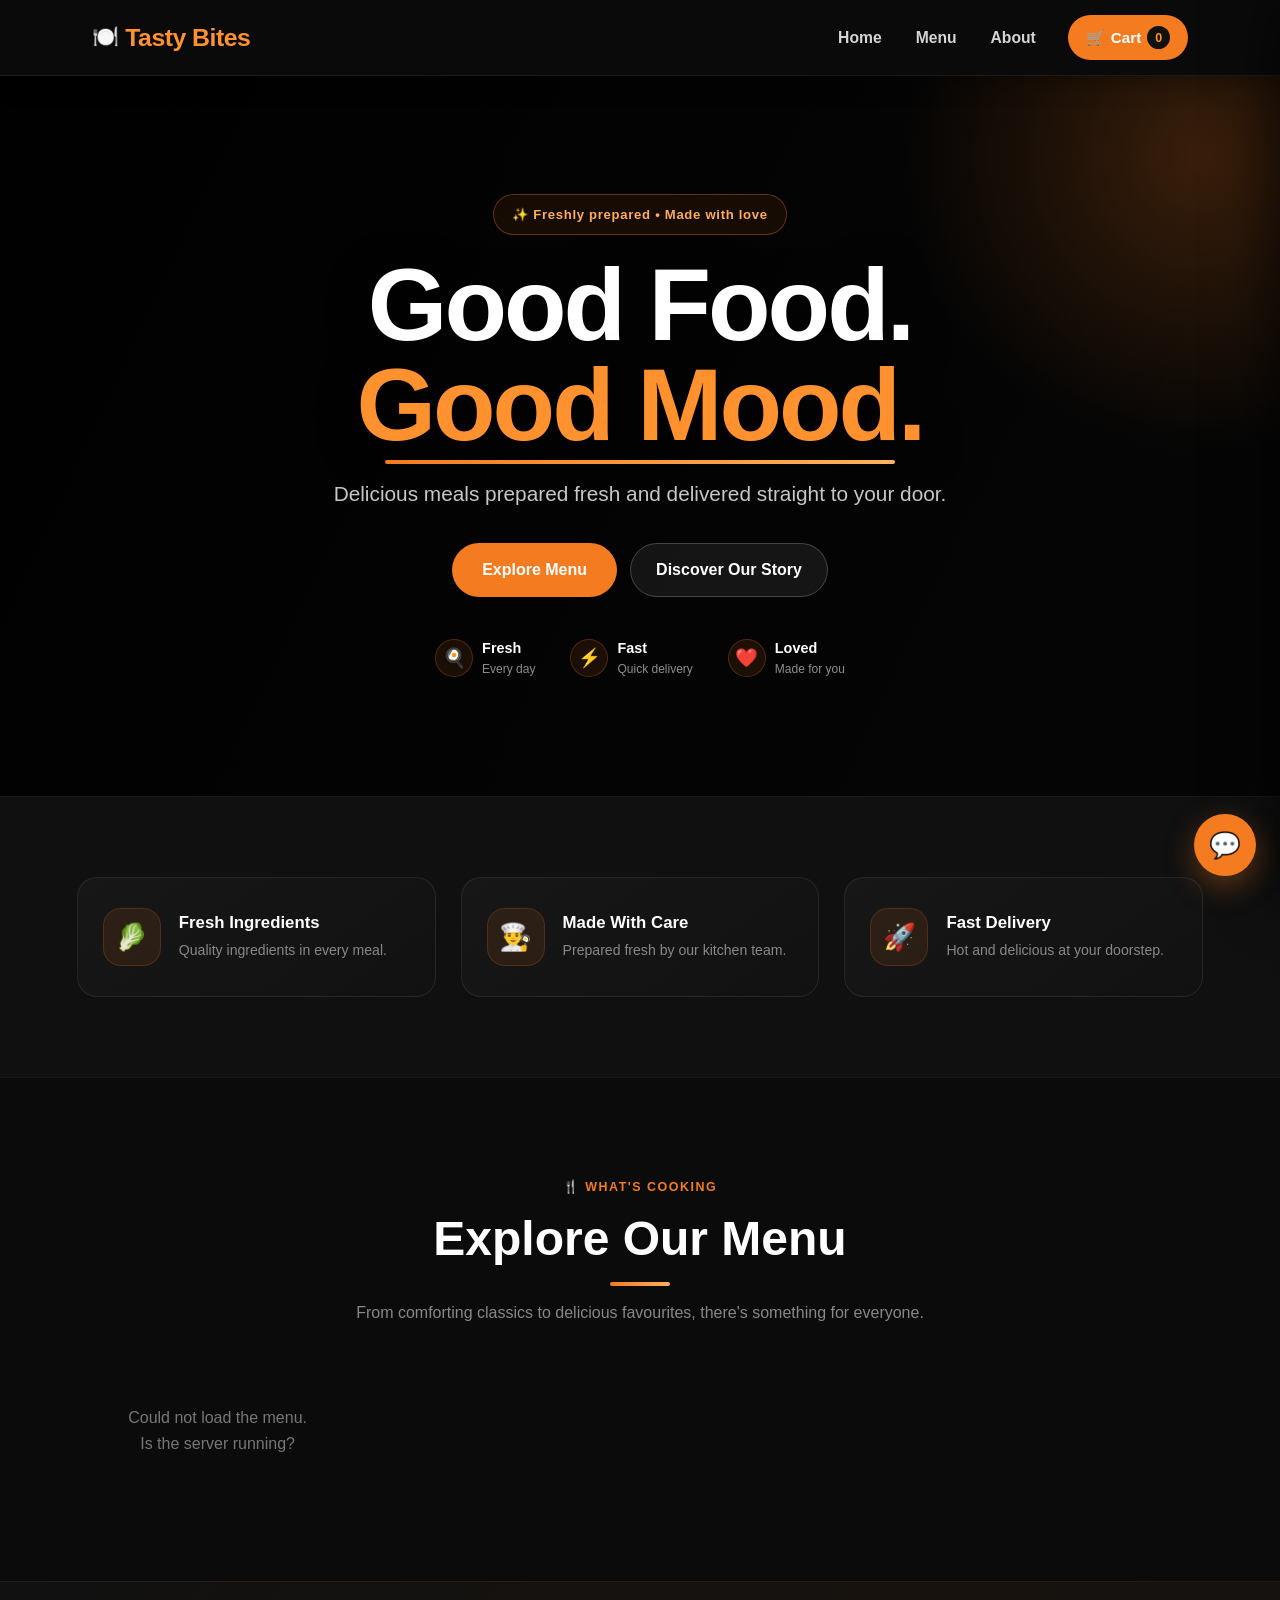
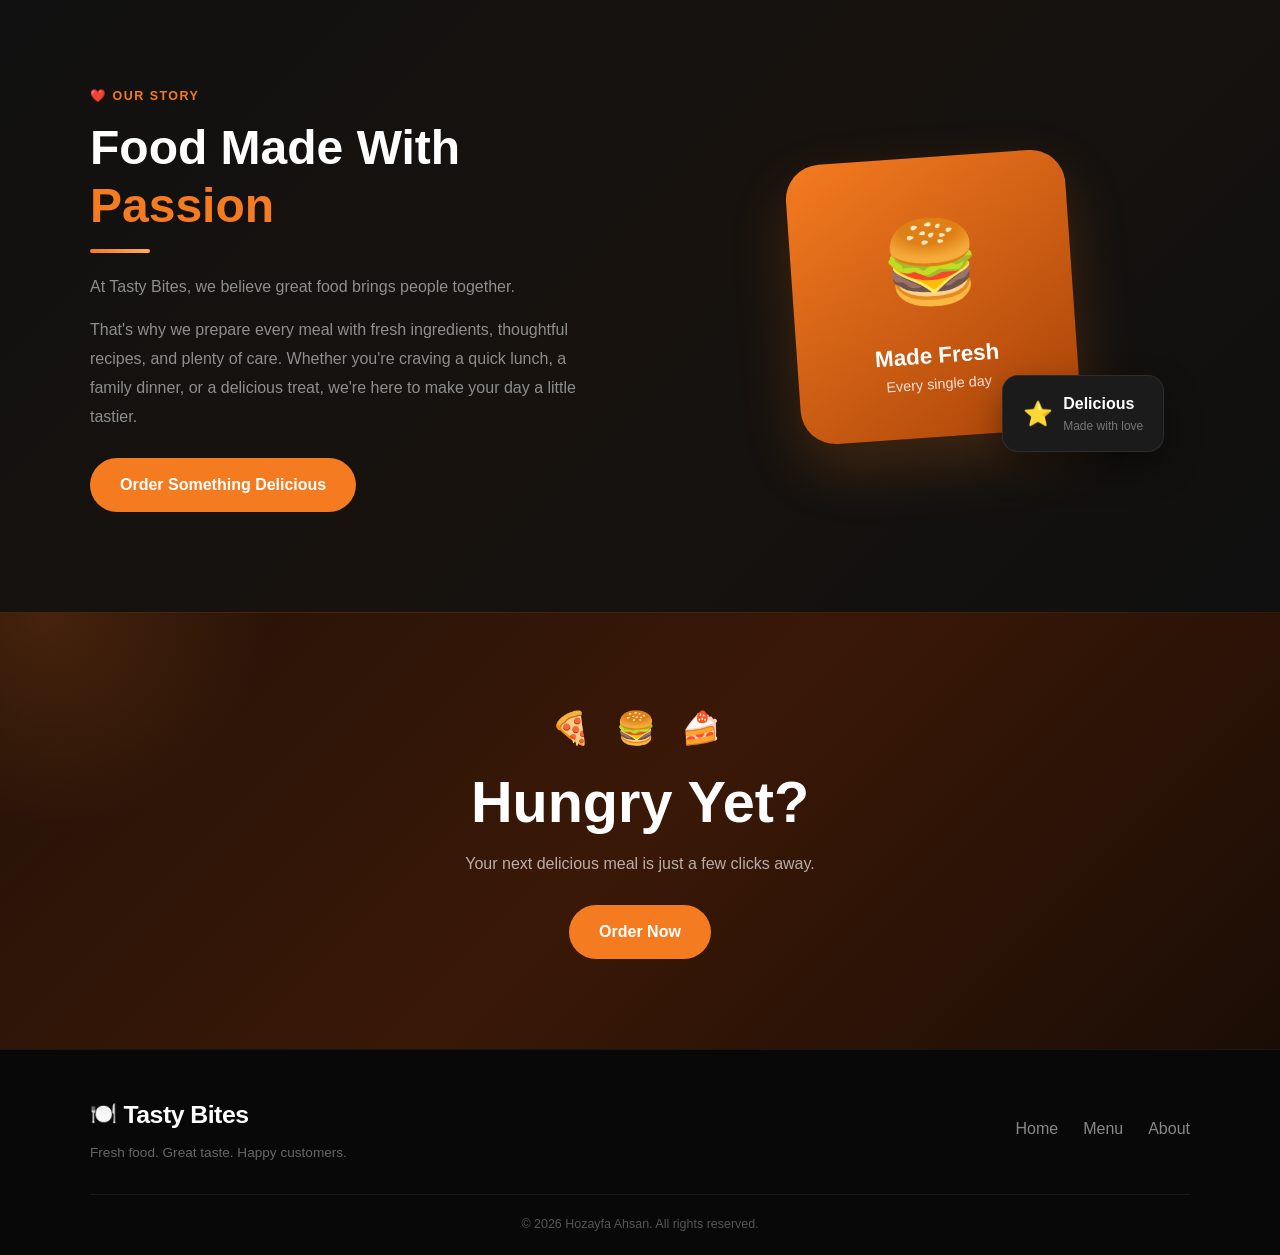
==== commit 9164a2b2: "Redesign website with dark restaurant theme and chatbot suggestions" ====
--- a/static/index.html
+++ b/static/index.html
@@ -646,7 +646,53 @@
 
             </div>
 
-        </div>
+
+            <div class="chat-suggestions">
+
+                <button
+                    type="button"
+                    class="chat-suggestion"
+                    onclick="document.getElementById('chat-input').value='Help me choose a menu'; document.getElementById('send-btn').click();"
+                >
+                    🍽️ Help me choose
+                </button>
+
+                <button
+                    type="button"
+                    class="chat-suggestion"
+                    onclick="document.getElementById('chat-input').value='What pizzas do you have?'; document.getElementById('send-btn').click();"
+                >
+                    🍕 Pizza options
+                </button>
+
+                <button
+                    type="button"
+                    class="chat-suggestion"
+                    onclick="document.getElementById('chat-input').value='Show me vegetarian options'; document.getElementById('send-btn').click();"
+                >
+                    🥗 Vegetarian
+                </button>
+
+                <button
+                    type="button"
+                    class="chat-suggestion"
+                    onclick="document.getElementById('chat-input').value='What are your prices?'; document.getElementById('send-btn').click();"
+                >
+                    💰 Prices
+                </button>
+
+                <button
+                    type="button"
+                    class="chat-suggestion"
+                    onclick="document.getElementById('chat-input').value='Tell me about delivery'; document.getElementById('send-btn').click();"
+                >
+                    🚚 Delivery
+                </button>
+
+            </div>
+
+        </div>
+        
 
 
         <div id="chat-input-area">
--- a/static/style.css
+++ b/static/style.css
@@ -1,6 +1,6 @@
 /* =========================================================
    TASTY BITES
-   Premium Modern Restaurant Design
+   DARK PREMIUM RESTAURANT THEME
 ========================================================= */
 
 
@@ -20,9 +20,13 @@
 
 body {
     font-family: "Segoe UI", Arial, sans-serif;
-    color: #292929;
-    background: #fffaf5;
+
+    color: #f5f5f5;
+
+    background: #0b0b0b;
+
     line-height: 1.6;
+
     overflow-x: hidden;
 }
 
@@ -47,23 +51,26 @@
 
 
 /* =========================================================
-   BUTTONS
+   GENERAL BUTTON
 ========================================================= */
 
 .btn {
     display: inline-block;
 
-    background: #e85d04;
+    padding: 14px 30px;
+
+    background: #f47b20;
+
     color: #ffffff;
 
-    padding: 14px 30px;
-
     border: none;
+
     border-radius: 50px;
 
     cursor: pointer;
 
     font-size: 1rem;
+
     font-weight: 700;
 
     transition:
@@ -73,12 +80,12 @@
 }
 
 .btn:hover {
-    background: #d94f00;
-
-    transform: translateY(-4px);
+    background: #ff922f;
+
+    transform: translateY(-3px);
 
     box-shadow:
-        0 12px 30px rgba(232, 93, 4, 0.30);
+        0 12px 30px rgba(244, 123, 32, 0.30);
 }
 
 .btn-full {
@@ -91,120 +98,165 @@
 ========================================================= */
 
 .navbar {
+    position: sticky;
+
+    top: 0;
+
+    width: 100%;
+
+    z-index: 50;
+
+    background:
+        rgba(11, 11, 11, 0.94);
+
+    backdrop-filter: blur(16px);
+
+    border-bottom:
+        1px solid rgba(255, 255, 255, 0.07);
+
+    box-shadow:
+        0 4px 25px rgba(0, 0, 0, 0.35);
+}
+
+.navbar-inner {
+    width: 100%;
+
+    max-width: 1250px;
+
+    margin: 0 auto;
+
+    padding: 15px 6%;
+
     display: flex;
 
     align-items: center;
+
     justify-content: space-between;
 
-    gap: 20px;
-
-    padding: 17px 6%;
-
-    background: rgba(255, 255, 255, 0.96);
-
-    backdrop-filter: blur(14px);
-
-    box-shadow:
-        0 3px 20px rgba(0, 0, 0, 0.07);
-
-    position: sticky;
-
-    top: 0;
-
-    z-index: 50;
+    gap: 30px;
+}
+
+
+/* =========================================================
+   LOGO
+========================================================= */
+
+.logo {
+    display: flex;
+
+    align-items: center;
+
+    gap: 7px;
+
+    color: #ff922f;
+
+    font-size: 1.55rem;
+
+    font-weight: 800;
+
+    letter-spacing: -0.5px;
+
+    white-space: nowrap;
 
     transition:
-        background 0.3s ease,
-        box-shadow 0.3s ease;
-}
-
-
-/* Logo */
-
-.logo {
-    font-size: 1.6rem;
-
-    font-weight: 800;
-
-    color: #e85d04;
-
-    letter-spacing: -0.6px;
-
-    white-space: nowrap;
-
-    transition:
-        transform 0.3s ease;
+        transform 0.25s ease;
 }
 
 .logo:hover {
-    transform: scale(1.05);
-}
-
-
-/* Navigation */
-
-.navbar nav {
+    transform: scale(1.04);
+
+    color: #ffad5c;
+}
+
+.logo-icon {
+    font-size: 1.35rem;
+}
+
+
+/* =========================================================
+   NAVIGATION
+========================================================= */
+
+.nav-links {
     display: flex;
 
     align-items: center;
+
     justify-content: center;
 
-    gap: 5px;
-}
-
-.navbar nav a {
-    margin: 0 8px;
-
-    padding: 6px 2px;
+    gap: 30px;
+
+    margin-left: auto;
+}
+
+.nav-links a {
+    position: relative;
+
+    color: #d4d4d4;
+
+    font-size: 0.98rem;
 
     font-weight: 600;
 
-    color: #444;
-
-    position: relative;
+    padding: 8px 2px;
 
     transition:
         color 0.25s ease;
 }
 
-.navbar nav a::after {
+.nav-links a::after {
     content: "";
 
     position: absolute;
 
     left: 0;
-    bottom: 0;
+
+    bottom: 1px;
 
     width: 0;
+
     height: 2px;
 
-    background: #e85d04;
-
-    border-radius: 5px;
+    border-radius: 20px;
+
+    background: #f47b20;
 
     transition:
         width 0.25s ease;
 }
 
-.navbar nav a:hover {
-    color: #e85d04;
-}
-
-.navbar nav a:hover::after {
+.nav-links a:hover {
+    color: #ff922f;
+}
+
+.nav-links a:hover::after {
     width: 100%;
 }
 
 
-/* Cart button */
+/* =========================================================
+   CART BUTTON
+========================================================= */
 
 .cart-btn {
-    background: #2a9d8f;
+    display: inline-flex;
+
+    align-items: center;
+
+    justify-content: center;
+
+    gap: 6px;
+
+    flex-shrink: 0;
+
+    padding: 11px 18px;
+
+    background:
+        #f47b20;
 
     color: #ffffff;
 
     border: none;
-
-    padding: 11px 20px;
 
     border-radius: 50px;
 
@@ -223,34 +275,36 @@
 }
 
 .cart-btn:hover {
-    background: #238b7e;
-
-    transform: translateY(-3px);
+    background: #ff922f;
+
+    transform: translateY(-2px);
 
     box-shadow:
-        0 9px 20px rgba(42, 157, 143, 0.25);
-}
-
-#cart-count {
+        0 9px 25px rgba(244, 123, 32, 0.30);
+}
+
+.cart-count {
     display: inline-flex;
 
     align-items: center;
+
     justify-content: center;
 
-    min-width: 22px;
-    height: 22px;
-
-    background: #ffffff;
-
-    color: #2a9d8f;
+    min-width: 23px;
+
+    height: 23px;
+
+    padding: 0 6px;
+
+    background: #111111;
+
+    color: #ff922f;
 
     border-radius: 50%;
 
-    font-size: 0.8rem;
+    font-size: 0.78rem;
 
     font-weight: 800;
-
-    margin-left: 5px;
 }
 
 
@@ -267,71 +321,64 @@
 
     justify-content: center;
 
+    position: relative;
+
+    overflow: hidden;
+
     text-align: center;
 
     color: #ffffff;
 
-    position: relative;
-
-    overflow: hidden;
+    background:
+        url("https://images.unsplash.com/photo-1517248135467-4c7edcad34c4?w=1800")
+        center / cover no-repeat;
+}
+
+
+/* Dark overlay */
+
+.hero-overlay {
+    position: absolute;
+
+    inset: 0;
 
     background:
         linear-gradient(
             115deg,
-            rgba(0, 0, 0, 0.82),
-            rgba(0, 0, 0, 0.52),
-            rgba(0, 0, 0, 0.35)
-        ),
-        url("https://images.unsplash.com/photo-1517248135467-4c7edcad34c4?w=1800")
-        center / cover no-repeat;
-}
-
-
-/* Hero bottom fade */
-
-.hero::before {
-    content: "";
-
-    position: absolute;
-
-    left: 0;
-    right: 0;
-    bottom: 0;
-
-    height: 180px;
-
-    background:
-        linear-gradient(
-            transparent,
-            rgba(0, 0, 0, 0.65)
+            rgba(0, 0, 0, 0.94),
+            rgba(0, 0, 0, 0.70),
+            rgba(0, 0, 0, 0.52)
         );
 
-    pointer-events: none;
-}
-
-
-/* Orange glow */
+    z-index: 1;
+}
+
+
+/* Orange atmospheric glow */
 
 .hero::after {
     content: "";
 
     position: absolute;
 
-    width: 500px;
-    height: 500px;
+    width: 600px;
+
+    height: 600px;
+
+    right: -220px;
+
+    top: -220px;
 
     border-radius: 50%;
 
     background:
         radial-gradient(
             circle,
-            rgba(232, 93, 4, 0.28),
+            rgba(244, 123, 32, 0.22),
             transparent 70%
         );
 
-    top: -180px;
-
-    right: -120px;
+    z-index: 1;
 
     pointer-events: none;
 
@@ -349,75 +396,67 @@
 
     max-width: 900px;
 
-    padding: 50px 25px;
+    padding: 60px 25px;
 
     animation:
-        heroContentAppear 1.1s
+        heroAppear 1s
         cubic-bezier(0.22, 1, 0.36, 1)
         forwards;
 }
 
 
-/* Small hero label */
-
-.hero-content .eyebrow {
+/* Hero tag */
+
+.hero-tag {
     display: inline-block;
 
-    margin-bottom: 18px;
-
-    padding: 8px 17px;
+    margin-bottom: 20px;
+
+    padding: 9px 18px;
 
     border:
-        1px solid rgba(255, 255, 255, 0.35);
+        1px solid rgba(244, 123, 32, 0.35);
 
     border-radius: 50px;
 
     background:
-        rgba(255, 255, 255, 0.10);
+        rgba(244, 123, 32, 0.08);
 
     backdrop-filter: blur(8px);
 
-    color: #ffd7b5;
-
-    font-size: 0.85rem;
+    color: #ffad5c;
+
+    font-size: 0.82rem;
 
     font-weight: 700;
 
-    letter-spacing: 1.5px;
-
-    text-transform: uppercase;
-}
-
-
-/* Hero heading */
+    letter-spacing: 0.7px;
+}
+
+
+/* Hero title */
 
 .hero-content h1 {
+    margin-bottom: 20px;
+
     font-size:
         clamp(3.2rem, 8vw, 6.5rem);
 
-    margin-bottom: 20px;
+    line-height: 0.98;
 
     letter-spacing: -3px;
 
-    line-height: 0.98;
-
     text-shadow:
-        0 8px 35px rgba(0, 0, 0, 0.45);
-}
-
-
-/* Heading highlight */
+        0 8px 40px rgba(0, 0, 0, 0.65);
+}
 
 .hero-content h1 span {
-    color: #ff9f1c;
-
     display: inline-block;
 
+    color: #ff922f;
+
     position: relative;
 }
-
-
-/* Heading underline */
 
 .hero-content h1 span::after {
     content: "";
@@ -425,6 +464,7 @@
     position: absolute;
 
     left: 5%;
+
     right: 5%;
 
     bottom: -8px;
@@ -433,14 +473,21 @@
 
     border-radius: 20px;
 
-    background: #e85d04;
-
-    transform: scaleX(0);
-
-    transform-origin: center;
+    background:
+        linear-gradient(
+            90deg,
+            #f47b20,
+            #ffb35c
+        );
+
+    transform:
+        scaleX(0);
 
     animation:
-        underlineAppear 1s 0.8s ease forwards;
+        underlineAppear 0.9s
+        0.8s
+        ease
+        forwards;
 }
 
 
@@ -452,7 +499,7 @@
     margin: 0 auto 32px;
 
     color:
-        rgba(255, 255, 255, 0.90);
+        rgba(255, 255, 255, 0.78);
 
     font-size:
         clamp(1.05rem, 2vw, 1.3rem);
@@ -461,7 +508,9 @@
 }
 
 
-/* Hero buttons */
+/* =========================================================
+   HERO BUTTONS
+========================================================= */
 
 .hero-buttons {
     display: flex;
@@ -472,33 +521,57 @@
 
     flex-wrap: wrap;
 
-    gap: 12px;
-}
-
-.hero-buttons .btn {
-    min-width: 155px;
-}
-
-
-/* Secondary button */
-
-.hero-buttons .btn-secondary {
-    background:
-        rgba(255, 255, 255, 0.12);
+    gap: 13px;
+}
+
+.hero-btn {
+    min-width: 165px;
+
+    text-align: center;
+}
+
+.hero-secondary-btn {
+    display: inline-block;
+
+    min-width: 180px;
+
+    padding: 13px 25px;
 
     border:
-        1px solid rgba(255, 255, 255, 0.35);
+        1px solid rgba(255, 255, 255, 0.20);
+
+    border-radius: 50px;
+
+    background:
+        rgba(255, 255, 255, 0.07);
 
     backdrop-filter: blur(8px);
-}
-
-.hero-buttons .btn-secondary:hover {
-    background:
-        rgba(255, 255, 255, 0.20);
-}
-
-
-/* Hero highlights */
+
+    color: #ffffff;
+
+    font-weight: 700;
+
+    transition:
+        background 0.3s ease,
+        transform 0.3s ease,
+        border-color 0.3s ease;
+}
+
+.hero-secondary-btn:hover {
+    background:
+        rgba(244, 123, 32, 0.14);
+
+    border-color:
+        rgba(244, 123, 32, 0.45);
+
+    transform:
+        translateY(-3px);
+}
+
+
+/* =========================================================
+   HERO HIGHLIGHTS
+========================================================= */
 
 .hero-highlights {
     display: flex;
@@ -509,56 +582,70 @@
 
     flex-wrap: wrap;
 
-    gap: 12px 30px;
-
-    margin-top: 38px;
+    gap: 14px 35px;
+
+    margin-top: 40px;
+}
+
+.hero-highlight {
+    display: flex;
+
+    align-items: center;
+
+    gap: 9px;
+
+    text-align: left;
+}
+
+.hero-highlight > span {
+    display: flex;
+
+    align-items: center;
+
+    justify-content: center;
+
+    width: 38px;
+
+    height: 38px;
+
+    border:
+        1px solid rgba(244, 123, 32, 0.25);
+
+    border-radius: 50%;
+
+    background:
+        rgba(244, 123, 32, 0.10);
+
+    font-size: 1.15rem;
+}
+
+.hero-highlight strong {
+    display: block;
+
+    font-size: 0.9rem;
+}
+
+.hero-highlight small {
+    display: block;
 
     color:
-        rgba(255, 255, 255, 0.85);
-
-    font-size: 0.9rem;
-}
-
-.hero-highlights span {
-    display: flex;
-
-    align-items: center;
-
-    gap: 7px;
-}
-
-.hero-highlights span::before {
-    content: "✓";
-
-    display: inline-flex;
-
-    align-items: center;
-    justify-content: center;
-
-    width: 20px;
-    height: 20px;
-
-    border-radius: 50%;
-
-    background: #e85d04;
-
-    color: #ffffff;
-
-    font-size: 0.7rem;
-
-    font-weight: 800;
-}
-
-
-/* Hero animations */
-
-@keyframes heroContentAppear {
+        rgba(255, 255, 255, 0.55);
+
+    font-size: 0.75rem;
+}
+
+
+/* =========================================================
+   HERO ANIMATIONS
+========================================================= */
+
+@keyframes heroAppear {
 
     from {
         opacity: 0;
 
         transform:
-            translateY(45px)
+            translateY(40px)
             scale(0.97);
     }
 
@@ -574,11 +661,13 @@
 @keyframes underlineAppear {
 
     from {
-        transform: scaleX(0);
+        transform:
+            scaleX(0);
     }
 
     to {
-        transform: scaleX(1);
+        transform:
+            scaleX(1);
     }
 }
 
@@ -593,7 +682,7 @@
 
     50% {
         transform:
-            translate(-35px, 25px)
+            translate(-30px, 25px)
             scale(1.08);
     }
 }
@@ -603,16 +692,23 @@
    FEATURES
 ========================================================= */
 
-.features {
-    padding: 85px 6%;
-
-    background: #ffffff;
-}
-
-.features-grid {
+.features-section {
+    padding: 80px 6%;
+
+    background:
+        #101010;
+
+    border-top:
+        1px solid rgba(255, 255, 255, 0.04);
+
+    border-bottom:
+        1px solid rgba(255, 255, 255, 0.04);
+}
+
+.features-container {
     max-width: 1150px;
 
-    margin: auto;
+    margin: 0 auto;
 
     display: grid;
 
@@ -623,21 +719,25 @@
 }
 
 .feature-card {
-    padding: 34px 26px;
-
-    text-align: center;
+    display: flex;
+
+    align-items: center;
+
+    gap: 18px;
+
+    padding: 30px 25px;
+
+    border:
+        1px solid rgba(255, 255, 255, 0.08);
+
+    border-radius: 20px;
 
     background:
         linear-gradient(
             145deg,
-            #fffaf5,
-            #ffffff
+            #171717,
+            #111111
         );
-
-    border:
-        1px solid #f2dfcc;
-
-    border-radius: 22px;
 
     transition:
         transform 0.35s ease,
@@ -647,25 +747,60 @@
 
 .feature-card:hover {
     transform:
-        translateY(-9px);
+        translateY(-8px);
 
     border-color:
-        #f0c29e;
+        rgba(244, 123, 32, 0.35);
 
     box-shadow:
-        0 18px 40px rgba(0, 0, 0, 0.09);
+        0 18px 40px rgba(0, 0, 0, 0.35);
+}
+
+.feature-icon {
+    display: flex;
+
+    align-items: center;
+
+    justify-content: center;
+
+    flex-shrink: 0;
+
+    width: 58px;
+
+    height: 58px;
+
+    border-radius: 18px;
+
+    background:
+        rgba(244, 123, 32, 0.10);
+
+    border:
+        1px solid rgba(244, 123, 32, 0.18);
+
+    font-size: 1.65rem;
+
+    transition:
+        transform 0.3s ease;
+}
+
+.feature-card:hover .feature-icon {
+    transform:
+        scale(1.1)
+        rotate(4deg);
 }
 
 .feature-card h3 {
-    margin-bottom: 9px;
-
-    color: #292929;
+    margin-bottom: 6px;
+
+    color: #ffffff;
+
+    font-size: 1.05rem;
 }
 
 .feature-card p {
-    color: #777;
-
-    font-size: 0.95rem;
+    color: #888888;
+
+    font-size: 0.88rem;
 }
 
 
@@ -673,42 +808,64 @@
    SECTION HEADINGS
 ========================================================= */
 
-.menu-section,
-.about-section {
-    position: relative;
-}
-
-.menu-section h2,
-.about-section h2 {
+.section-heading {
+    max-width: 720px;
+
+    margin: 0 auto 50px;
+
     text-align: center;
+}
+
+.section-label {
+    display: inline-block;
+
+    margin-bottom: 12px;
+
+    color: #f47b20;
+
+    font-size: 0.78rem;
+
+    font-weight: 800;
+
+    letter-spacing: 1.5px;
+}
+
+.section-heading h2,
+.about-text h2 {
+    color: #ffffff;
 
     font-size:
         clamp(2rem, 4vw, 3rem);
 
-    margin-bottom: 48px;
-
-    color: #242424;
-}
-
-.menu-section h2::after,
-.about-section h2::after {
+    margin-bottom: 14px;
+}
+
+.section-heading h2::after,
+.about-text h2::after {
     content: "";
 
     display: block;
 
-    width: 65px;
+    width: 60px;
+
     height: 4px;
+
+    margin: 14px auto 0;
+
+    border-radius: 20px;
 
     background:
         linear-gradient(
             90deg,
-            #e85d04,
-            #ff9f1c
+            #f47b20,
+            #ffad5c
         );
-
-    border-radius: 20px;
-
-    margin: 15px auto 0;
+}
+
+.section-heading p {
+    color: #888888;
+
+    font-size: 1rem;
 }
 
 
@@ -717,11 +874,11 @@
 ========================================================= */
 
 .menu-section {
+    max-width: 1250px;
+
+    margin: 0 auto;
+
     padding: 95px 6%;
-
-    max-width: 1250px;
-
-    margin: 0 auto;
 }
 
 .menu-grid {
@@ -737,26 +894,29 @@
 /* Menu card */
 
 .menu-card {
-    border: none;
+    display: flex;
+
+    flex-direction: column;
+
+    overflow: hidden;
+
+    position: relative;
+
+    background:
+        #151515;
+
+    border:
+        1px solid rgba(255, 255, 255, 0.07);
 
     border-radius: 22px;
 
-    overflow: hidden;
-
-    background: #ffffff;
-
-    position: relative;
-
     box-shadow:
-        0 5px 20px rgba(0, 0, 0, 0.07);
-
-    display: flex;
-
-    flex-direction: column;
+        0 8px 25px rgba(0, 0, 0, 0.30);
 
     transition:
         transform 0.35s ease,
-        box-shadow 0.35s ease;
+        box-shadow 0.35s ease,
+        border-color 0.35s ease;
 
     animation:
         cardAppear 0.7s ease both;
@@ -766,28 +926,32 @@
     transform:
         translateY(-10px);
 
+    border-color:
+        rgba(244, 123, 32, 0.30);
+
     box-shadow:
-        0 20px 45px rgba(0, 0, 0, 0.14);
+        0 20px 50px rgba(0, 0, 0, 0.50);
 }
 
 
 /* Food image */
 
 .menu-card img {
+    display: block;
+
     width: 100%;
 
     height: 230px;
 
     object-fit: cover;
 
-    display: block;
-
     transition:
-        transform 0.7s
+        transform 0.65s
         cubic-bezier(0.22, 1, 0.36, 1),
         filter 0.4s ease;
 
-    filter: brightness(0.96);
+    filter:
+        brightness(0.86);
 }
 
 .menu-card:hover img {
@@ -795,38 +959,70 @@
         scale(1.08);
 
     filter:
-        brightness(1.05);
+        brightness(1);
+}
+
+
+/* Image overlay */
+
+.menu-card::before {
+    content: "";
+
+    position: absolute;
+
+    top: 0;
+
+    left: 0;
+
+    right: 0;
+
+    height: 230px;
+
+    z-index: 1;
+
+    pointer-events: none;
+
+    background:
+        linear-gradient(
+            to bottom,
+            transparent 55%,
+            rgba(0, 0, 0, 0.30)
+        );
 }
 
 
 /* Menu body */
 
 .menu-card-body {
+    display: flex;
+
+    flex-direction: column;
+
+    flex: 1;
+
     padding: 22px;
 
-    display: flex;
-
-    flex-direction: column;
-
+    position: relative;
+
+    z-index: 2;
+}
+
+.menu-card-body h3 {
+    margin-bottom: 5px;
+
+    color: #ffffff;
+
+    font-size: 1.22rem;
+}
+
+.menu-card-body .desc {
     flex: 1;
-}
-
-.menu-card-body h3 {
-    font-size: 1.25rem;
-
-    color: #222;
-
-    margin-bottom: 5px;
-}
-
-.menu-card-body .desc {
-    font-size: 0.92rem;
-
-    color: #777;
 
     margin: 7px 0 18px;
 
-    flex: 1;
+    color: #8d8d8d;
+
+    font-size: 0.91rem;
 }
 
 
@@ -843,21 +1039,22 @@
 }
 
 .price {
+    color: #ff922f;
+
+    font-size: 1.2rem;
+
     font-weight: 800;
-
-    color: #e85d04;
-
-    font-size: 1.2rem;
 }
 
 .add-btn {
-    background: #e85d04;
+    padding: 9px 17px;
+
+    background:
+        #f47b20;
 
     color: #ffffff;
 
     border: none;
-
-    padding: 9px 17px;
 
     border-radius: 50px;
 
@@ -872,25 +1069,23 @@
 }
 
 .add-btn:hover {
-    background: #d94f00;
+    background:
+        #ff922f;
 
     transform:
         translateY(-2px);
 
     box-shadow:
-        0 8px 18px rgba(232, 93, 4, 0.25);
+        0 8px 20px rgba(244, 123, 32, 0.30);
 }
 
 .loading {
+    padding: 30px;
+
+    color: #777777;
+
     text-align: center;
-
-    color: #999;
-
-    padding: 30px;
-}
-
-
-/* Menu animation */
+}
 
 @keyframes cardAppear {
 
@@ -915,29 +1110,199 @@
 ========================================================= */
 
 .about-section {
-    padding: 95px 6%;
+    padding: 100px 6%;
 
     background:
         linear-gradient(
             135deg,
-            #fff0df,
-            #fffaf5,
-            #fff4e8
+            #111111,
+            #17120e,
+            #101010
         );
 
-    text-align: center;
-}
-
-.about-section p {
-    max-width: 720px;
+    border-top:
+        1px solid rgba(255, 255, 255, 0.05);
+}
+
+.about-content {
+    max-width: 1100px;
 
     margin: 0 auto;
 
-    color: #666;
-
-    font-size: 1.05rem;
-
-    line-height: 1.85;
+    display: grid;
+
+    grid-template-columns:
+        1fr 1fr;
+
+    align-items: center;
+
+    gap: 70px;
+}
+
+.about-text {
+    text-align: left;
+}
+
+.about-text h2 {
+    margin-bottom: 20px;
+}
+
+.about-text h2::after {
+    margin:
+        14px 0 0;
+}
+
+.about-text h2 span {
+    color: #f47b20;
+}
+
+.about-text p {
+    margin-bottom: 15px;
+
+    color: #8e8e8e;
+
+    font-size: 1rem;
+
+    line-height: 1.8;
+}
+
+.about-text .btn {
+    margin-top: 12px;
+}
+
+
+/* About visual */
+
+.about-visual {
+    min-height: 360px;
+
+    position: relative;
+
+    display: flex;
+
+    align-items: center;
+
+    justify-content: center;
+}
+
+.about-card-main {
+    width: 280px;
+
+    height: 280px;
+
+    display: flex;
+
+    flex-direction: column;
+
+    align-items: center;
+
+    justify-content: center;
+
+    border-radius: 35px;
+
+    background:
+        linear-gradient(
+            145deg,
+            #f47b20,
+            #a94308
+        );
+
+    color: #ffffff;
+
+    box-shadow:
+        0 25px 60px rgba(244, 123, 32, 0.20);
+
+    transform:
+        rotate(-4deg);
+
+    transition:
+        transform 0.4s ease;
+}
+
+.about-card-main:hover {
+    transform:
+        rotate(0deg)
+        scale(1.03);
+}
+
+.about-emoji {
+    margin-bottom: 12px;
+
+    font-size: 5rem;
+}
+
+.about-card-main strong {
+    font-size: 1.4rem;
+}
+
+.about-card-main span {
+    color:
+        rgba(255, 255, 255, 0.82);
+
+    font-size: 0.9rem;
+}
+
+.about-floating-card {
+    position: absolute;
+
+    right: 5%;
+
+    bottom: 25px;
+
+    display: flex;
+
+    align-items: center;
+
+    gap: 10px;
+
+    padding: 15px 20px;
+
+    border:
+        1px solid rgba(255, 255, 255, 0.08);
+
+    border-radius: 16px;
+
+    background:
+        #1b1b1b;
+
+    box-shadow:
+        0 15px 35px rgba(0, 0, 0, 0.40);
+
+    animation:
+        floatingCard 3.5s ease-in-out infinite;
+}
+
+.about-floating-card > span {
+    font-size: 1.5rem;
+}
+
+.about-floating-card strong,
+.about-floating-card small {
+    display: block;
+}
+
+.about-floating-card strong {
+    color: #ffffff;
+}
+
+.about-floating-card small {
+    color: #777777;
+
+    font-size: 0.75rem;
+}
+
+@keyframes floatingCard {
+
+    0%,
+    100% {
+        transform:
+            translateY(0);
+    }
+
+    50% {
+        transform:
+            translateY(-8px);
+    }
 }
 
 
@@ -948,21 +1313,66 @@
 .cta-section {
     padding: 90px 6%;
 
+    position: relative;
+
+    overflow: hidden;
+
     text-align: center;
+
+    color: #ffffff;
 
     background:
         linear-gradient(
             135deg,
-            #d94f00,
-            #e85d04,
-            #f48c06
+            #241208,
+            #3a1807,
+            #1b0d05
         );
 
+    border-top:
+        1px solid rgba(244, 123, 32, 0.12);
+}
+
+.cta-content {
+    position: relative;
+
+    z-index: 2;
+}
+
+.cta-content > span {
+    display: block;
+
+    margin-bottom: 14px;
+
+    font-size: 2rem;
+
+    letter-spacing: 8px;
+}
+
+.cta-content h2 {
+    margin-bottom: 14px;
+
+    font-size:
+        clamp(2.2rem, 5vw, 3.6rem);
+}
+
+.cta-content p {
+    margin-bottom: 28px;
+
+    color:
+        rgba(255, 255, 255, 0.65);
+}
+
+.cta-btn {
+    background: #f47b20;
+
     color: #ffffff;
-
-    position: relative;
-
-    overflow: hidden;
+}
+
+.cta-btn:hover {
+    background: #ff922f;
+
+    color: #ffffff;
 }
 
 .cta-section::before {
@@ -970,51 +1380,22 @@
 
     position: absolute;
 
-    width: 350px;
-    height: 350px;
+    width: 450px;
+
+    height: 450px;
+
+    left: -180px;
+
+    top: -230px;
 
     border-radius: 50%;
 
     background:
-        rgba(255, 255, 255, 0.08);
-
-    top: -180px;
-
-    left: -100px;
-}
-
-.cta-section h2 {
-    position: relative;
-
-    font-size:
-        clamp(2rem, 4vw, 3.2rem);
-
-    margin-bottom: 15px;
-}
-
-.cta-section p {
-    position: relative;
-
-    max-width: 620px;
-
-    margin: 0 auto 28px;
-
-    color:
-        rgba(255, 255, 255, 0.9);
-}
-
-.cta-section .btn {
-    position: relative;
-
-    background: #ffffff;
-
-    color: #e85d04;
-}
-
-.cta-section .btn:hover {
-    background: #fff3e6;
-
-    color: #d94f00;
+        radial-gradient(
+            circle,
+            rgba(244, 123, 32, 0.16),
+            transparent 70%
+        );
 }
 
 
@@ -1023,26 +1404,73 @@
 ========================================================= */
 
 .footer {
-    background: #191919;
-
-    color: #aaa;
-
-    text-align: center;
-
-    padding: 38px 20px;
-
-    font-size: 0.9rem;
-}
-
-.footer a {
-    color: #e85d04;
-
+    padding: 45px 6% 20px;
+
+    background:
+        #080808;
+
+    color: #888888;
+
+    border-top:
+        1px solid rgba(255, 255, 255, 0.06);
+}
+
+.footer-content {
+    max-width: 1100px;
+
+    margin: 0 auto 30px;
+
+    display: flex;
+
+    align-items: center;
+
+    justify-content: space-between;
+
+    gap: 30px;
+}
+
+.footer-brand .logo {
+    margin-bottom: 8px;
+
+    color: #ffffff;
+}
+
+.footer-brand p {
+    color: #666666;
+
+    font-size: 0.85rem;
+}
+
+.footer-links {
+    display: flex;
+
+    gap: 25px;
+}
+
+.footer-links a {
     transition:
         color 0.2s ease;
 }
 
-.footer a:hover {
-    color: #ffb703;
+.footer-links a:hover {
+    color: #f47b20;
+}
+
+.footer-bottom {
+    max-width: 1100px;
+
+    margin: 0 auto;
+
+    padding-top: 20px;
+
+    border-top:
+        1px solid rgba(255, 255, 255, 0.07);
+
+    text-align: center;
+
+    font-size: 0.78rem;
+
+    color: #555555;
 }
 
 
@@ -1055,10 +1483,12 @@
 
     inset: 0;
 
-    background:
-        rgba(0, 0, 0, 0.58);
-
-    backdrop-filter: blur(4px);
+    z-index: 90;
+
+    background:
+        rgba(0, 0, 0, 0.78);
+
+    backdrop-filter: blur(5px);
 
     opacity: 0;
 
@@ -1067,8 +1497,6 @@
     transition:
         opacity 0.3s ease,
         visibility 0.3s ease;
-
-    z-index: 90;
 }
 
 .cart-overlay.open {
@@ -1086,18 +1514,35 @@
     position: fixed;
 
     top: 0;
+
     right: 0;
 
+    z-index: 100;
+
     width: 420px;
 
     max-width: 94vw;
 
     height: 100%;
 
-    background: #ffffff;
+    padding: 25px;
+
+    display: flex;
+
+    flex-direction: column;
+
+    overflow-y: auto;
+
+    background:
+        #141414;
+
+    color: #ffffff;
+
+    border-left:
+        1px solid rgba(255, 255, 255, 0.07);
 
     box-shadow:
-        -10px 0 40px rgba(0, 0, 0, 0.18);
+        -10px 0 50px rgba(0, 0, 0, 0.55);
 
     transform:
         translateX(100%);
@@ -1105,16 +1550,6 @@
     transition:
         transform 0.4s
         cubic-bezier(0.22, 1, 0.36, 1);
-
-    z-index: 100;
-
-    display: flex;
-
-    flex-direction: column;
-
-    padding: 25px;
-
-    overflow-y: auto;
 }
 
 .cart-drawer.open {
@@ -1122,9 +1557,6 @@
         translateX(0);
 }
 
-
-/* Cart header */
-
 .cart-header {
     display: flex;
 
@@ -1132,32 +1564,34 @@
 
     justify-content: space-between;
 
+    padding-bottom: 16px;
+
     border-bottom:
-        1px solid #eee;
-
-    padding-bottom: 16px;
+        1px solid rgba(255, 255, 255, 0.08);
 }
 
 .cart-header h3 {
     font-size: 1.4rem;
 }
 
-
-/* Close button */
-
 .close-btn {
-    background: #f5f5f5;
-
-    border: none;
-
     width: 38px;
+
     height: 38px;
 
+    background:
+        #222222;
+
+    color: #ffffff;
+
+    border:
+        1px solid rgba(255, 255, 255, 0.08);
+
     border-radius: 50%;
 
+    cursor: pointer;
+
     font-size: 1.5rem;
-
-    cursor: pointer;
 
     line-height: 1;
 
@@ -1167,17 +1601,15 @@
 }
 
 .close-btn:hover {
-    background: #ffe7d1;
-
-    color: #e85d04;
+    background:
+        rgba(244, 123, 32, 0.18);
+
+    color: #ff922f;
 
     transform:
         rotate(90deg);
 }
 
-
-/* Cart items */
-
 .cart-items {
     flex: 1;
 
@@ -1185,15 +1617,12 @@
 }
 
 .empty-msg {
-    color: #999;
+    margin-top: 50px;
+
+    color: #777777;
 
     text-align: center;
-
-    margin-top: 50px;
-}
-
-
-/* Cart row */
+}
 
 .cart-row {
     display: flex;
@@ -1202,24 +1631,23 @@
 
     justify-content: space-between;
 
+    gap: 10px;
+
     padding: 14px 0;
 
     border-bottom:
-        1px solid #f0f0f0;
-
-    gap: 10px;
+        1px solid rgba(255, 255, 255, 0.07);
 }
 
 .cart-row .name {
     flex: 1;
 
+    color: #eeeeee;
+
     font-size: 0.95rem;
 
     font-weight: 600;
 }
-
-
-/* Quantity */
 
 .qty-controls {
     display: flex;
@@ -1229,12 +1657,16 @@
 
 .qty-controls button {
     width: 28px;
+
     height: 28px;
 
+    background:
+        #222222;
+
+    color: #ffffff;
+
     border:
-        1px solid #ddd;
-
-    background: #fafafa;
+        1px solid #333333;
 
     border-radius: 7px;
 
@@ -1248,59 +1680,56 @@
 }
 
 .qty-controls button:hover {
-    background: #fff0e2;
-
-    border-color: #e85d04;
+    background:
+        rgba(244, 123, 32, 0.15);
+
+    border-color:
+        #f47b20;
 }
 
 .qty-controls span {
     margin: 0 8px;
 
+    color: #ffffff;
+
     font-weight: 600;
 }
-
-
-/* Remove */
 
 .remove-btn {
     background: none;
 
     border: none;
 
-    color: #e63946;
+    color: #e85d5d;
 
     cursor: pointer;
 
     font-size: 1.1rem;
 
     transition:
-        transform 0.2s ease,
-        color 0.2s ease;
+        transform 0.2s ease;
 }
 
 .remove-btn:hover {
-    color: #b91c2b;
-
     transform:
         scale(1.15);
-}
-
-
-/* Total */
+
+    color: #ff7777;
+}
 
 .cart-total {
+    padding: 17px 0;
+
+    border-top:
+        2px solid rgba(255, 255, 255, 0.08);
+
+    color: #ffffff;
+
     font-size: 1.25rem;
 
     font-weight: 800;
 
     text-align: right;
-
-    padding: 17px 0;
-
-    border-top:
-        2px solid #eee;
-
-    color: #222;
 }
 
 
@@ -1319,7 +1748,7 @@
 .checkout-form h4 {
     margin-top: 8px;
 
-    margin-bottom: 2px;
+    color: #ffffff;
 
     font-size: 1.1rem;
 }
@@ -1328,71 +1757,60 @@
 .checkout-form textarea {
     padding: 12px 14px;
 
+    background:
+        #1d1d1d;
+
+    color: #ffffff;
+
     border:
-        1px solid #ddd;
+        1px solid #333333;
 
     border-radius: 10px;
 
+    outline: none;
+
     font-size: 0.95rem;
-
-    background: #ffffff;
-
-    outline: none;
 
     transition:
         border-color 0.2s ease,
         box-shadow 0.2s ease;
 }
 
+.checkout-form input::placeholder,
+.checkout-form textarea::placeholder {
+    color: #666666;
+}
+
 .checkout-form input:focus,
 .checkout-form textarea:focus {
-    border-color: #e85d04;
+    border-color:
+        #f47b20;
 
     box-shadow:
         0 0 0 3px
-        rgba(232, 93, 4, 0.1);
+        rgba(244, 123, 32, 0.10);
 }
 
 .checkout-form textarea {
+    min-height: 80px;
+
     resize: vertical;
-
-    min-height: 80px;
 }
 
 .order-msg {
+    margin-top: 5px;
+
     text-align: center;
 
     font-size: 0.9rem;
-
-    margin-top: 5px;
 }
 
 .order-msg.success {
-    color: #2a9d8f;
+    color: #48c9a7;
 }
 
 .order-msg.error {
-    color: #e63946;
-}
-
-
-/* =========================================================
-   CHATBOT
-========================================================= */
-
-#chat-toggle {
-    transition:
-        transform 0.3s ease,
-        box-shadow 0.3s ease;
-}
-
-#chat-toggle:hover {
-    transform:
-        translateY(-4px)
-        scale(1.05);
-
-    box-shadow:
-        0 10px 25px rgba(0, 0, 0, 0.20);
+    color: #ff6868;
 }
 
 
@@ -1405,17 +1823,20 @@
 }
 
 ::-webkit-scrollbar-track {
-    background: #fff7ef;
+    background:
+        #0b0b0b;
 }
 
 ::-webkit-scrollbar-thumb {
-    background: #e8b58b;
+    background:
+        #3a3a3a;
 
     border-radius: 20px;
 }
 
 ::-webkit-scrollbar-thumb:hover {
-    background: #e85d04;
+    background:
+        #f47b20;
 }
 
 
@@ -1425,156 +1846,174 @@
 
 @media (max-width: 900px) {
 
-    .navbar {
+    .navbar-inner {
         padding:
-            15px 4%;
-    }
-
-    .features-grid {
+            14px 4%;
+
+        gap:
+            20px;
+    }
+
+    .nav-links {
+        gap:
+            18px;
+    }
+
+    .features-container {
         grid-template-columns:
             1fr;
     }
 
+    .about-content {
+        grid-template-columns:
+            1fr;
+
+        gap:
+            45px;
+    }
+
+    .about-text {
+        text-align:
+            center;
+    }
+
+    .about-text h2::after {
+        margin:
+            14px auto 0;
+    }
+
+    .about-visual {
+        min-height:
+            330px;
+    }
+}
+
+
+/* =========================================================
+   MOBILE
+========================================================= */
+
+@media (max-width: 600px) {
+
+    /* NAVBAR */
+
+    .navbar-inner {
+        display: grid;
+
+        grid-template-columns:
+            1fr auto;
+
+        grid-template-rows:
+            auto auto;
+
+        column-gap:
+            12px;
+
+        row-gap:
+            8px;
+
+        padding:
+            12px 16px;
+    }
+
+    .navbar-inner .logo {
+        grid-column:
+            1;
+
+        grid-row:
+            1;
+
+        justify-self:
+            start;
+
+        font-size:
+            1.28rem;
+    }
+
+    .navbar-inner .cart-btn {
+        grid-column:
+            2;
+
+        grid-row:
+            1;
+
+        justify-self:
+            end;
+
+        padding:
+            9px 14px;
+
+        font-size:
+            0.85rem;
+    }
+
+    .navbar-inner .nav-links {
+        grid-column:
+            1 / -1;
+
+        grid-row:
+            2;
+
+        width:
+            100%;
+
+        display:
+            flex;
+
+        align-items:
+            center;
+
+        justify-content:
+            center;
+
+        gap:
+            0;
+
+        margin:
+            0;
+
+        padding-top:
+            8px;
+
+        border-top:
+            1px solid rgba(255, 255, 255, 0.08);
+    }
+
+    .nav-links a {
+        margin:
+            0;
+
+        padding:
+            5px 12px;
+
+        font-size:
+            0.88rem;
+    }
+
+
+    /* HERO */
+
     .hero {
         min-height:
-            620px;
-    }
-
-    .menu-section {
-        padding:
-            75px 4%;
-    }
-
-    .about-section {
-        padding:
-            75px 5%;
-    }
-}
-
-
-/* =========================================================
-   MOBILE NAVBAR
-========================================================= */
-
-@media (max-width: 600px) {
-
-    /*
-       IMPORTANT:
-       Mobile navbar uses two rows.
-
-       Row 1:
-       Logo + Cart
-
-       Row 2:
-       Home + Menu + About
-    */
-
-    .navbar {
-        display: grid;
-
-        grid-template-columns:
-            1fr auto;
-
-        grid-template-rows:
-            auto auto;
-
-        column-gap: 12px;
-
-        row-gap: 10px;
-
-        padding:
-            13px 16px;
-    }
-
-
-    /* Logo stays on first row */
-
-    .logo {
-        grid-column: 1;
-
-        grid-row: 1;
-
-        align-self: center;
-
-        font-size: 1.3rem;
-    }
-
-
-    /* Cart stays beside logo */
-
-    .cart-btn {
-        grid-column: 2;
-
-        grid-row: 1;
-
-        justify-self: end;
-
-        padding:
-            9px 14px;
-
-        font-size: 0.85rem;
-    }
-
-
-    /* Navigation gets its own full row */
-
-    .navbar nav {
-        grid-column: 1 / -1;
-
-        grid-row: 2;
-
-        width: 100%;
-
-        display: flex;
-
-        align-items: center;
-
-        justify-content: center;
-
-        gap: 2px;
-
-        padding-top: 3px;
-
-        border-top:
-            1px solid #f2f2f2;
-    }
-
-    .navbar nav a {
-        margin: 0;
-
-        padding:
-            5px 10px;
-
-        font-size: 0.9rem;
-    }
-
-
-    /* Hero */
-
-    .hero {
-        min-height:
-            590px;
-
-        background-position:
-            center center;
+            600px;
     }
 
     .hero-content {
         padding:
-            35px 18px;
-    }
-
-    .hero-content .eyebrow {
+            45px 18px;
+    }
+
+    .hero-tag {
         font-size:
-            0.72rem;
-
-        letter-spacing:
-            1px;
+            0.68rem;
+
+        padding:
+            8px 13px;
     }
 
     .hero-content h1 {
         font-size:
-            3.1rem;
+            3.05rem;
 
         letter-spacing:
             -1.5px;
@@ -1582,48 +2021,58 @@
 
     .hero-content p {
         font-size:
-            1rem;
-
-        line-height:
-            1.6;
-    }
-
-
-    /* Hero buttons */
+            0.98rem;
+    }
 
     .hero-buttons {
         flex-direction:
             column;
-
+    }
+
+    .hero-btn,
+    .hero-secondary-btn {
         width:
             100%;
-    }
-
-    .hero-buttons .btn {
-        width:
-            100%;
 
         max-width:
             280px;
-    }
-
-
-    /* Hero highlights */
+
+        text-align:
+            center;
+    }
 
     .hero-highlights {
         gap:
-            10px 18px;
-
-        font-size:
-            0.82rem;
-    }
-
-
-    /* Menu */
+            15px 22px;
+
+        margin-top:
+            32px;
+    }
+
+
+    /* FEATURES */
+
+    .features-section {
+        padding:
+            60px 18px;
+    }
+
+    .feature-card {
+        padding:
+            23px 18px;
+    }
+
+
+    /* MENU */
 
     .menu-section {
         padding:
-            65px 18px;
+            70px 18px;
+    }
+
+    .section-heading {
+        margin-bottom:
+            38px;
     }
 
     .menu-grid {
@@ -1640,11 +2089,37 @@
     }
 
 
-    /* About */
+    /* ABOUT */
 
     .about-section {
         padding:
-            65px 20px;
+            70px 20px;
+    }
+
+    .about-visual {
+        min-height:
+            300px;
+    }
+
+    .about-card-main {
+        width:
+            240px;
+
+        height:
+            240px;
+    }
+
+    .about-emoji {
+        font-size:
+            4rem;
+    }
+
+    .about-floating-card {
+        right:
+            0;
+
+        bottom:
+            10px;
     }
 
 
@@ -1652,11 +2127,27 @@
 
     .cta-section {
         padding:
-            65px 20px;
-    }
-
-
-    /* Cart */
+            70px 20px;
+    }
+
+
+    /* FOOTER */
+
+    .footer-content {
+        flex-direction:
+            column;
+
+        text-align:
+            center;
+    }
+
+    .footer-links {
+        gap:
+            20px;
+    }
+
+
+    /* CART */
 
     .cart-drawer {
         width:
@@ -1677,30 +2168,30 @@
 
 @media (max-width: 380px) {
 
-    .navbar {
+    .navbar-inner {
         padding:
-            12px;
-    }
-
-    .logo {
+            11px 12px;
+    }
+
+    .navbar-inner .logo {
         font-size:
-            1.15rem;
-    }
-
-    .cart-btn {
+            1.12rem;
+    }
+
+    .navbar-inner .cart-btn {
         padding:
             8px 11px;
 
         font-size:
-            0.8rem;
-    }
-
-    .navbar nav a {
+            0.78rem;
+    }
+
+    .nav-links a {
         padding:
-            5px 7px;
+            5px 8px;
 
         font-size:
-            0.82rem;
+            0.80rem;
     }
 
     .hero-content h1 {
@@ -1713,7 +2204,7 @@
             column;
 
         gap:
-            8px;
+            9px;
     }
 }
 
--- a/static/chatbot.css
+++ b/static/chatbot.css
@@ -1,135 +1,638 @@
-/* Floating Button */
-
-#chat-toggle{
-    position:fixed;
-    bottom:20px;
-    right:20px;
-
-    width:65px;
-    height:65px;
-
-    border:none;
-    border-radius:50%;
-
-    background:#ff5722;
-    color:white;
-
-    font-size:28px;
-
-    cursor:pointer;
-
-    box-shadow:0 5px 15px rgba(0,0,0,.3);
-
-    z-index:9999;
-}
-
-/* Chat Window */
-
-#chat-window{
+/* =========================================================
+   TASTY BITES AI CHATBOT
+   DARK PREMIUM THEME
+========================================================= */
+
+#chat-toggle {
     position: fixed;
 
-    bottom: 95px;
-    right: 20px;
-
-    width: 360px;
-    height: 520px;
-
-    background: white;
-
-    border-radius: 15px;
+    right: 24px;
+    bottom: 24px;
+
+    width: 62px;
+    height: 62px;
+
+    border: none;
+    border-radius: 50%;
+
+    background: #f47b20;
+
+    color: #ffffff;
+
+    font-size: 1.6rem;
+
+    cursor: pointer;
+
+    z-index: 9999;
+
+    box-shadow:
+        0 10px 30px rgba(244, 123, 32, 0.35);
+
+    transition:
+        transform 0.25s ease,
+        background 0.25s ease,
+        box-shadow 0.25s ease;
+}
+
+#chat-toggle:hover {
+    background: #ff922f;
+
+    transform:
+        translateY(-4px)
+        scale(1.05);
+
+    box-shadow:
+        0 15px 35px rgba(244, 123, 32, 0.45);
+}
+
+
+/* =========================================================
+   CHAT WINDOW
+========================================================= */
+
+#chat-window {
+    position: fixed;
+
+    right: 24px;
+    bottom: 98px;
+
+    width: 390px;
+    max-width: calc(100vw - 30px);
+
+    height: 610px;
+    max-height: calc(100vh - 125px);
+
+    display: none;
+
+    flex-direction: column;
 
     overflow: hidden;
 
-    box-shadow: 0 10px 30px rgba(0,0,0,.25);
-
-    z-index: 9999;
-
-    display: none;
-
-    flex-direction: column;
-}
-
-/* Header */
-
-#chat-header{
-
-    background:#ff5722;
-
-    color:white;
-
-    padding:15px;
-
-    font-weight:bold;
-}
-
-/* Messages */
-
-#chat-messages{
-
-    flex:1;
-
-    overflow-y:auto;
-
-    padding:15px;
-}
-
-/* Input Area */
-
-#chat-input-area{
-
-    display:flex;
-
-    border-top:1px solid #ddd;
-}
-
-#chat-input{
-
-    flex:1;
-
-    padding:12px;
-
-    border:none;
-
-    outline:none;
-}
-
-#send-btn{
-
-    width:80px;
-
-    border:none;
-
-    background:#ff5722;
-
-    color:white;
-
-    cursor:pointer;
-}
-
-/* Chat Bubbles */
-
-.user{
-
-    background:#ff5722;
-
-    color:white;
-
-    padding:10px;
-
-    margin:8px 0;
-
-    border-radius:10px;
-
-    text-align:right;
-}
-
-.bot{
-
-    background:#eeeeee;
-
-    padding:10px;
-
-    margin:8px 0;
-
-    border-radius:10px;
+    background: #111111;
+
+    border:
+        1px solid rgba(255, 255, 255, 0.10);
+
+    border-radius: 20px;
+
+    box-shadow:
+        0 25px 70px rgba(0, 0, 0, 0.65);
+
+    z-index: 9998;
+
+    animation:
+        chatbotAppear 0.3s
+        ease;
+}
+
+
+/* =========================================================
+   CHAT HEADER
+========================================================= */
+
+#chat-header {
+    flex-shrink: 0;
+
+    padding: 18px 20px;
+
+    background:
+        linear-gradient(
+            135deg,
+            #f47b20,
+            #d9570c
+        );
+
+    color: #ffffff;
+
+    border-bottom:
+        1px solid rgba(255, 255, 255, 0.08);
+}
+
+.chat-header-title {
+    display: flex;
+
+    align-items: center;
+
+    gap: 12px;
+}
+
+.chat-avatar {
+    display: flex;
+
+    align-items: center;
+
+    justify-content: center;
+
+    width: 42px;
+    height: 42px;
+
+    flex-shrink: 0;
+
+    background:
+        rgba(255, 255, 255, 0.16);
+
+    border:
+        1px solid rgba(255, 255, 255, 0.25);
+
+    border-radius: 50%;
+
+    font-size: 1.2rem;
+}
+
+.chat-header-title strong {
+    display: block;
+
+    color: #ffffff;
+
+    font-size: 1rem;
+}
+
+.chat-header-title small {
+    display: block;
+
+    margin-top: 3px;
+
+    color:
+        rgba(255, 255, 255, 0.82);
+
+    font-size: 0.76rem;
+}
+
+
+/* =========================================================
+   CHAT MESSAGES
+========================================================= */
+
+#chat-messages {
+    flex: 1;
+
+    min-height: 0;
+
+    padding: 18px;
+
+    overflow-y: auto;
+
+    background:
+        radial-gradient(
+            circle at top right,
+            rgba(244, 123, 32, 0.07),
+            transparent 35%
+        ),
+        #0d0d0d;
+
+    scroll-behavior: smooth;
+}
+
+
+/* =========================================================
+   BOT MESSAGE
+========================================================= */
+
+.bot {
+    width: fit-content;
+
+    max-width: 88%;
+
+    margin-bottom: 12px;
+
+    padding: 13px 15px;
+
+    background:
+        #242424;
+
+    color: #f2f2f2;
+
+    border:
+        1px solid rgba(255, 255, 255, 0.08);
+
+    border-radius:
+        5px 16px 16px 16px;
+
+    font-size: 0.91rem;
+
+    line-height: 1.6;
+
+    box-shadow:
+        0 5px 15px rgba(0, 0, 0, 0.20);
+}
+
+
+/* Dynamic bot messages */
+
+.bot-message {
+    width: fit-content;
+
+    max-width: 88%;
+
+    margin-bottom: 12px;
+
+    padding: 13px 15px;
+
+    background:
+        #242424;
+
+    color: #f2f2f2;
+
+    border:
+        1px solid rgba(255, 255, 255, 0.08);
+
+    border-radius:
+        5px 16px 16px 16px;
+
+    font-size: 0.91rem;
+
+    line-height: 1.6;
+
+    box-shadow:
+        0 5px 15px rgba(0, 0, 0, 0.20);
+}
+
+
+/* =========================================================
+   USER MESSAGE
+========================================================= */
+
+.user {
+    width: fit-content;
+
+    max-width: 88%;
+
+    margin:
+        0 0 12px auto;
+
+    padding: 13px 15px;
+
+    background:
+        #f47b20;
+
+    color: #ffffff;
+
+    border-radius:
+        16px 5px 16px 16px;
+
+    font-size: 0.91rem;
+
+    line-height: 1.6;
+
+    box-shadow:
+        0 5px 15px rgba(244, 123, 32, 0.16);
+}
+
+.user-message {
+    width: fit-content;
+
+    max-width: 88%;
+
+    margin:
+        0 0 12px auto;
+
+    padding: 13px 15px;
+
+    background:
+        #f47b20;
+
+    color: #ffffff;
+
+    border-radius:
+        16px 5px 16px 16px;
+
+    font-size: 0.91rem;
+
+    line-height: 1.6;
+
+    box-shadow:
+        0 5px 15px rgba(244, 123, 32, 0.16);
+}
+
+
+/* =========================================================
+   SOURCES
+========================================================= */
+
+.sources {
+    margin-top: 10px;
+
+    padding-top: 9px;
+
+    border-top:
+        1px solid rgba(255, 255, 255, 0.10);
+
+    color: #aaaaaa;
+
+    font-size: 0.72rem;
+
+    line-height: 1.5;
+}
+
+.sources strong {
+    color: #ff922f;
+}
+
+
+/* =========================================================
+   SUGGESTIONS
+========================================================= */
+
+.chat-suggestions {
+    display: flex;
+
+    flex-wrap: wrap;
+
+    gap: 8px;
+
+    margin:
+        4px 0 16px;
+}
+
+.chat-suggestion {
+    display: inline-flex;
+
+    align-items: center;
+
+    justify-content: center;
+
+    padding: 9px 13px;
+
+    background:
+        #171717;
+
+    color:
+        #ff922f;
+
+    border:
+        1px solid rgba(244, 123, 32, 0.35);
+
+    border-radius: 50px;
+
+    cursor: pointer;
+
+    font-size: 0.76rem;
+
+    font-weight: 600;
+
+    transition:
+        background 0.2s ease,
+        color 0.2s ease,
+        transform 0.2s ease,
+        border-color 0.2s ease;
+}
+
+.chat-suggestion:hover {
+    background:
+        #f47b20;
+
+    color:
+        #ffffff;
+
+    border-color:
+        #f47b20;
+
+    transform:
+        translateY(-2px);
+}
+
+
+/* =========================================================
+   INPUT AREA
+========================================================= */
+
+#chat-input-area {
+    flex-shrink: 0;
+
+    display: flex;
+
+    align-items: center;
+
+    gap: 8px;
+
+    padding: 10px;
+
+    background:
+        #151515;
+
+    border-top:
+        1px solid rgba(255, 255, 255, 0.08);
+}
+
+#chat-input {
+    flex: 1;
+
+    min-width: 0;
+
+    height: 44px;
+
+    padding:
+        0 13px;
+
+    background:
+        #202020;
+
+    color:
+        #ffffff;
+
+    border:
+        1px solid #333333;
+
+    border-radius: 11px;
+
+    outline: none;
+
+    font-size: 0.88rem;
+
+    transition:
+        border-color 0.2s ease,
+        box-shadow 0.2s ease;
+}
+
+#chat-input::placeholder {
+    color:
+        #777777;
+}
+
+#chat-input:focus {
+    border-color:
+        #f47b20;
+
+    box-shadow:
+        0 0 0 3px
+        rgba(244, 123, 32, 0.10);
+}
+
+#send-btn {
+    height: 44px;
+
+    padding:
+        0 18px;
+
+    flex-shrink: 0;
+
+    background:
+        #f47b20;
+
+    color:
+        #ffffff;
+
+    border: none;
+
+    border-radius: 11px;
+
+    cursor: pointer;
+
+    font-size: 0.85rem;
+
+    font-weight: 700;
+
+    transition:
+        background 0.2s ease,
+        transform 0.2s ease;
+}
+
+#send-btn:hover {
+    background:
+        #ff922f;
+
+    transform:
+        translateY(-1px);
+}
+
+#send-btn:disabled {
+    opacity: 0.55;
+
+    cursor:
+        not-allowed;
+
+    transform:
+        none;
+}
+
+
+/* =========================================================
+   SCROLLBAR
+========================================================= */
+
+#chat-messages::-webkit-scrollbar {
+    width: 6px;
+}
+
+#chat-messages::-webkit-scrollbar-track {
+    background:
+        #0d0d0d;
+}
+
+#chat-messages::-webkit-scrollbar-thumb {
+    background:
+        #333333;
+
+    border-radius:
+        20px;
+}
+
+#chat-messages::-webkit-scrollbar-thumb:hover {
+    background:
+        #f47b20;
+}
+
+
+/* =========================================================
+   ANIMATION
+========================================================= */
+
+@keyframes chatbotAppear {
+
+    from {
+        opacity: 0;
+
+        transform:
+            translateY(20px)
+            scale(0.97);
+    }
+
+    to {
+        opacity: 1;
+
+        transform:
+            translateY(0)
+            scale(1);
+    }
+}
+
+
+/* =========================================================
+   MOBILE
+========================================================= */
+
+@media (max-width: 600px) {
+
+    #chat-toggle {
+        right: 16px;
+
+        bottom: 16px;
+
+        width: 56px;
+
+        height: 56px;
+    }
+
+    #chat-window {
+        right: 12px;
+
+        bottom: 84px;
+
+        width:
+            calc(100vw - 24px);
+
+        max-width:
+            calc(100vw - 24px);
+
+        height:
+            calc(100vh - 110px);
+
+        max-height:
+            calc(100vh - 110px);
+
+        border-radius:
+            18px;
+    }
+
+    #chat-messages {
+        padding:
+            14px;
+    }
+
+    .bot,
+    .bot-message,
+    .user,
+    .user-message {
+        max-width:
+            92%;
+
+        font-size:
+            0.88rem;
+    }
+
+    .chat-suggestion {
+        font-size:
+            0.72rem;
+
+        padding:
+            8px 11px;
+    }
+}
+
+
+/* =========================================================
+   REDUCED MOTION
+========================================================= */
+
+@media (prefers-reduced-motion: reduce) {
+
+    #chat-window,
+    #chat-toggle,
+    .chat-suggestion {
+        animation:
+            none;
+
+        transition:
+            none;
+    }
 }
